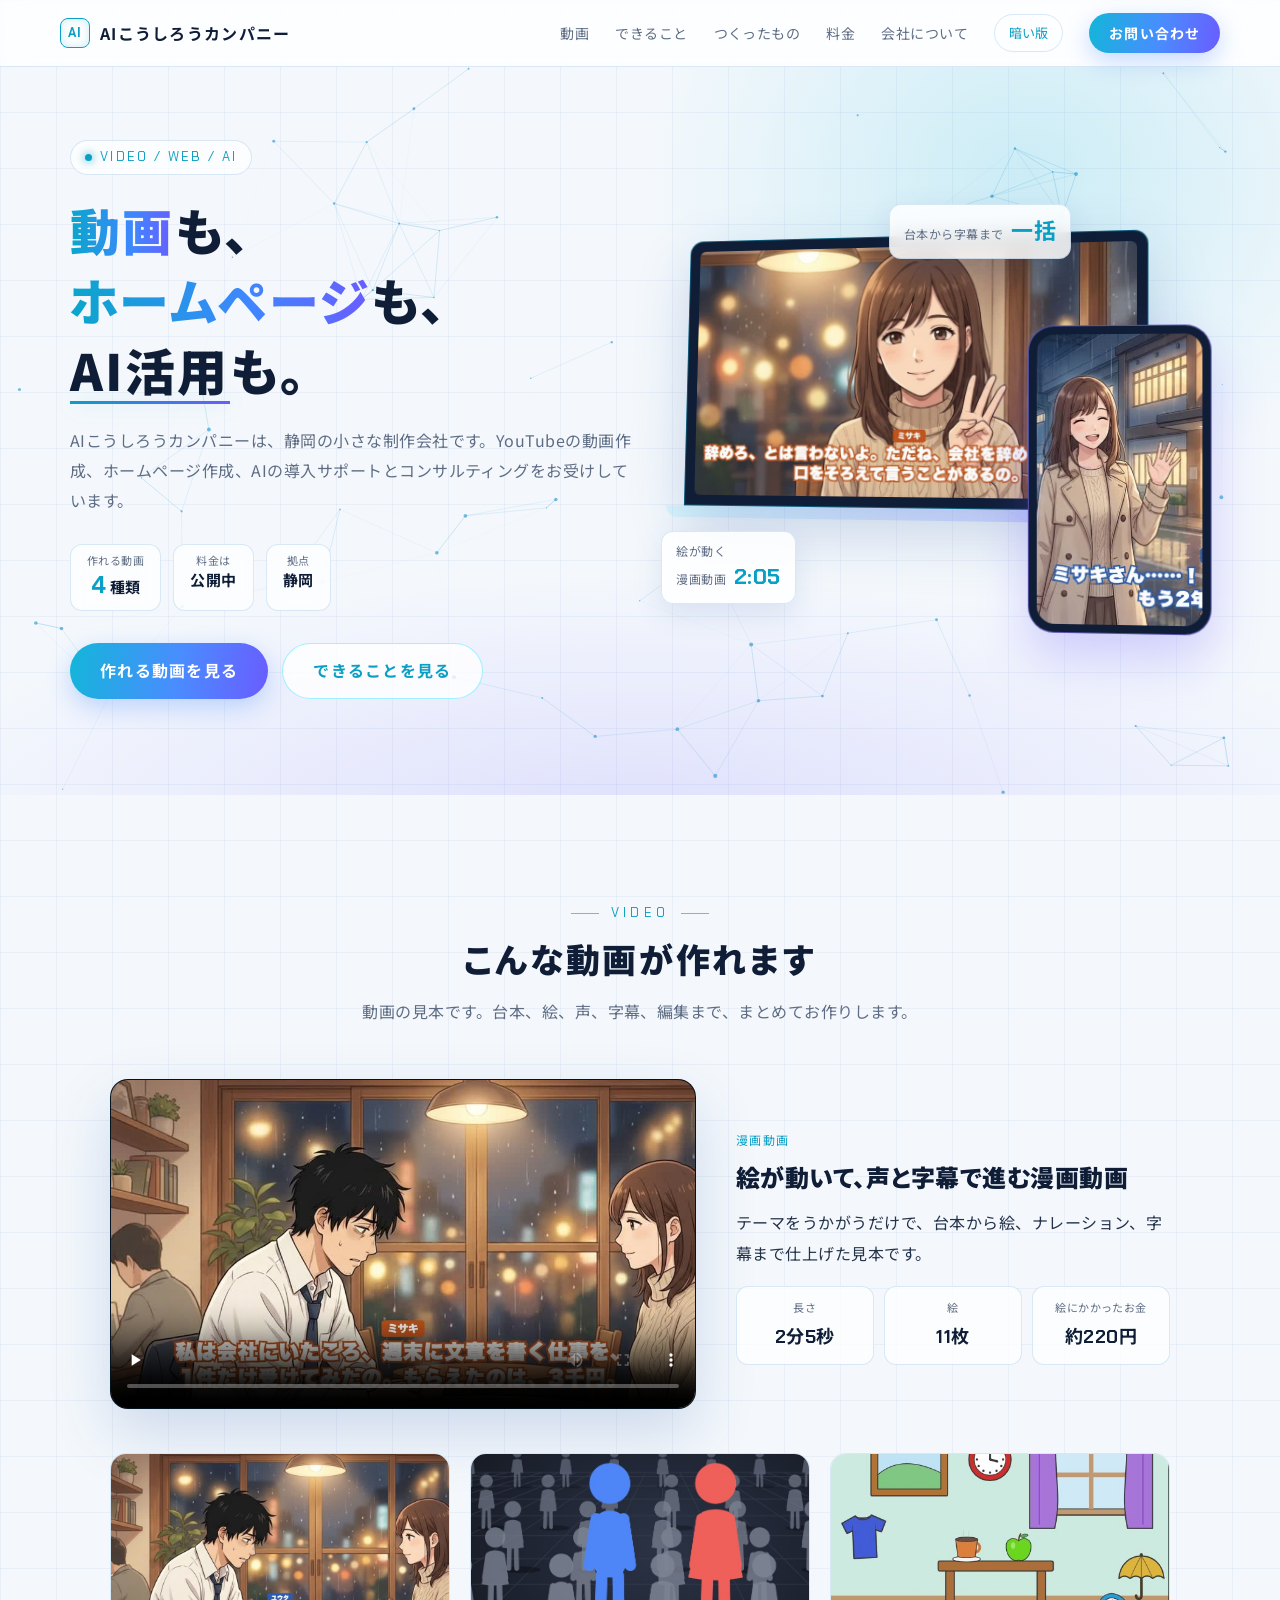
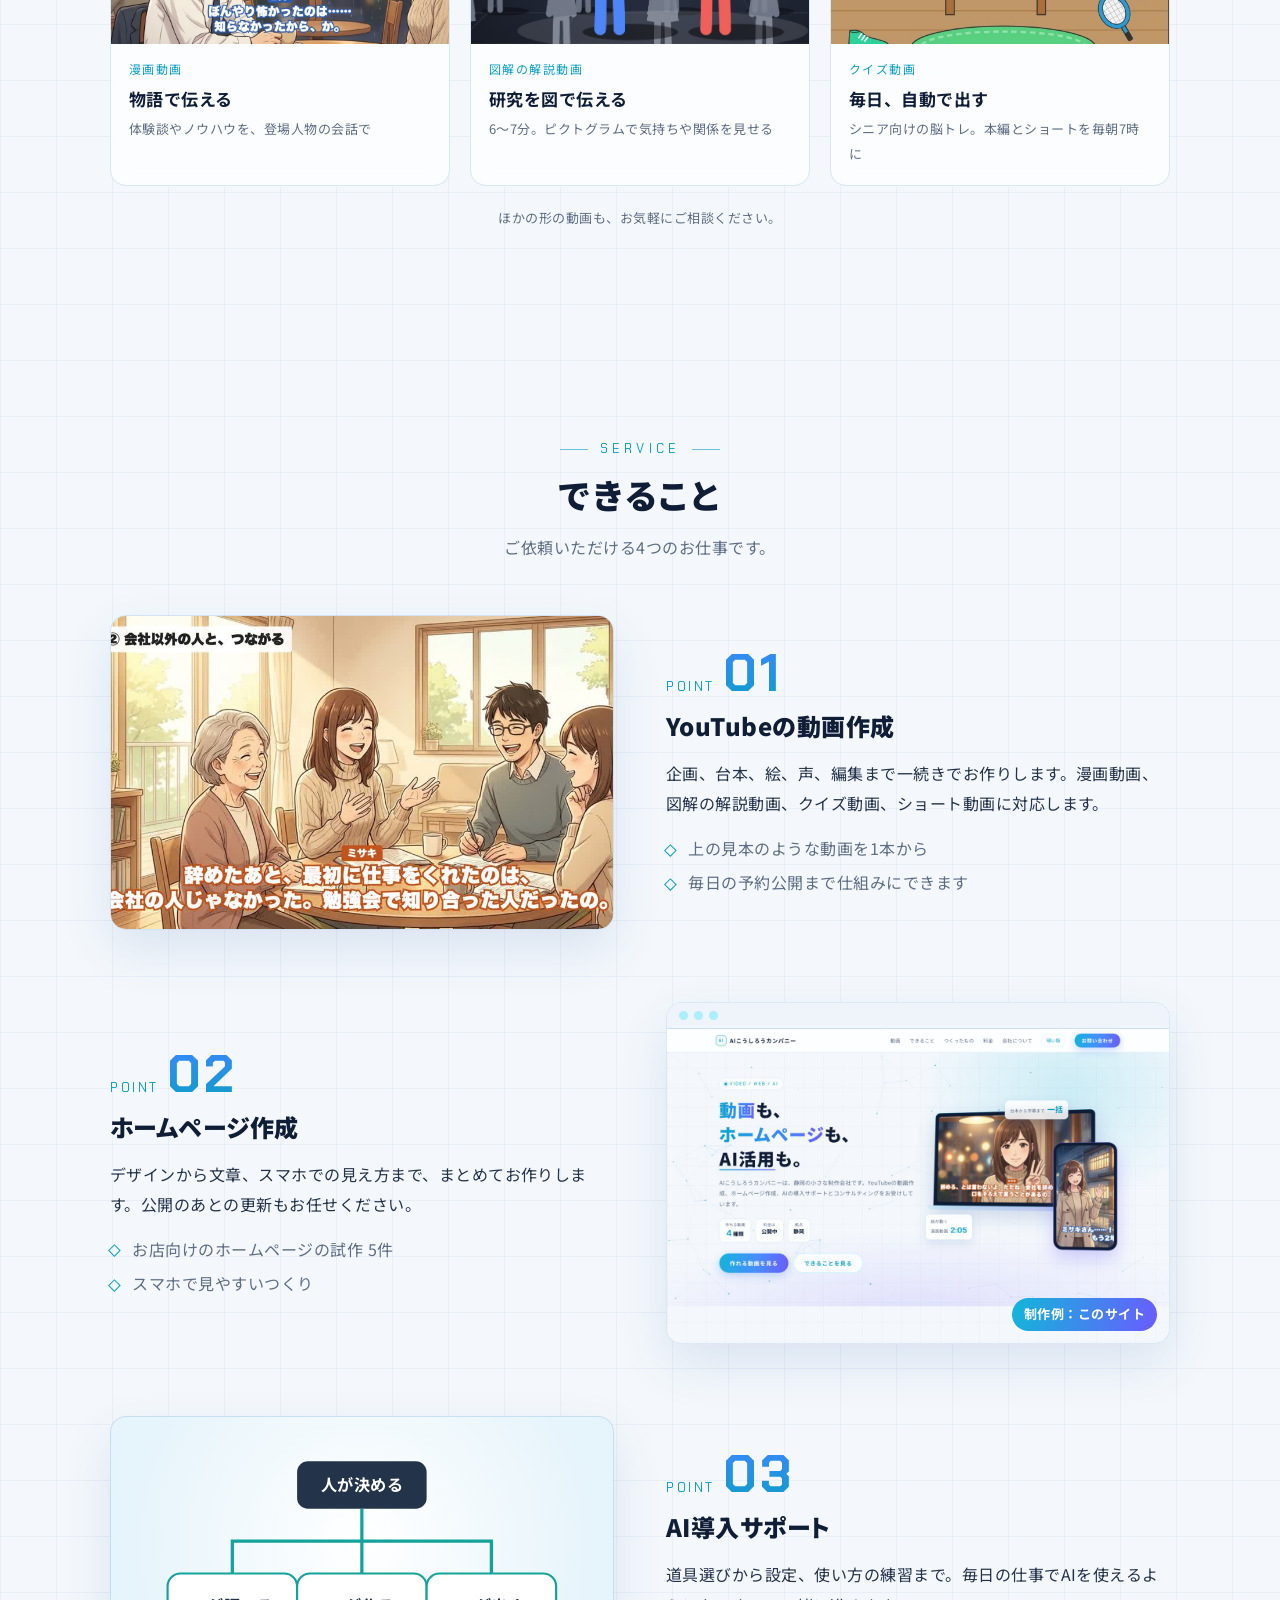
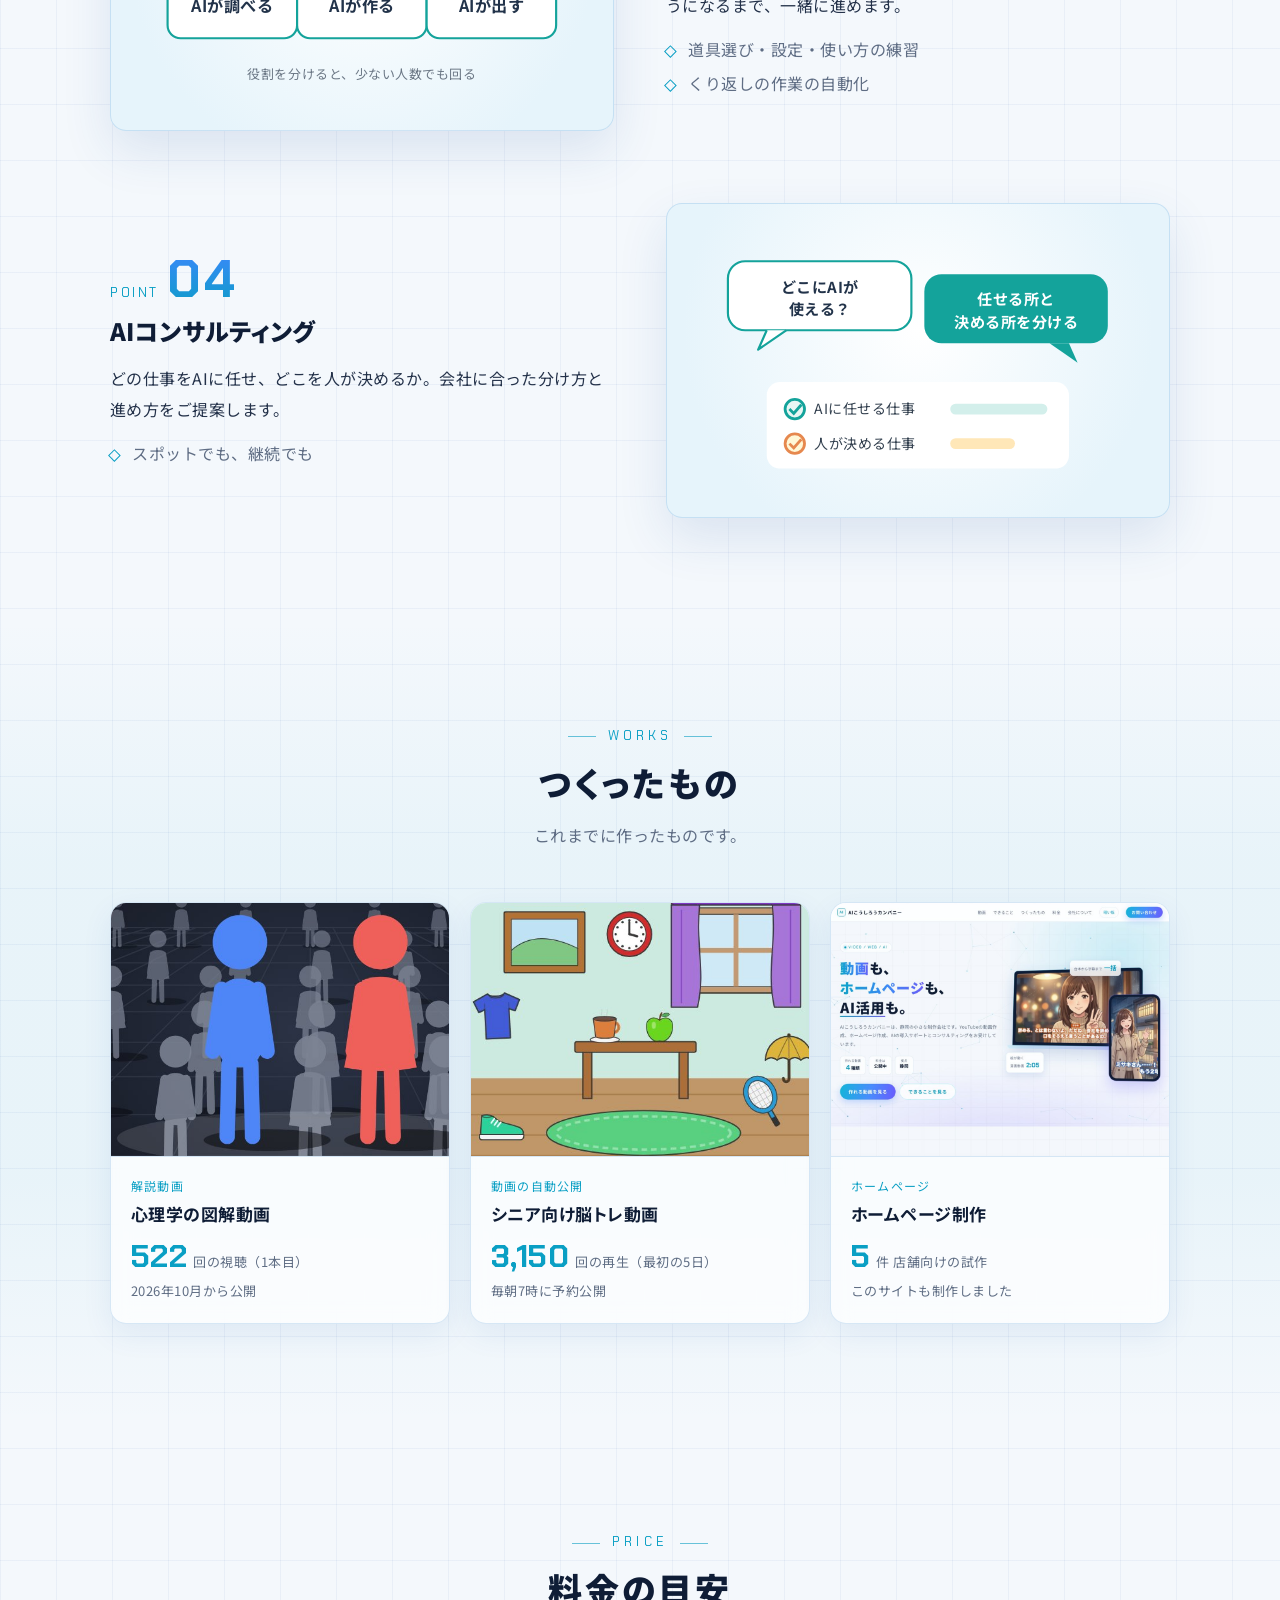
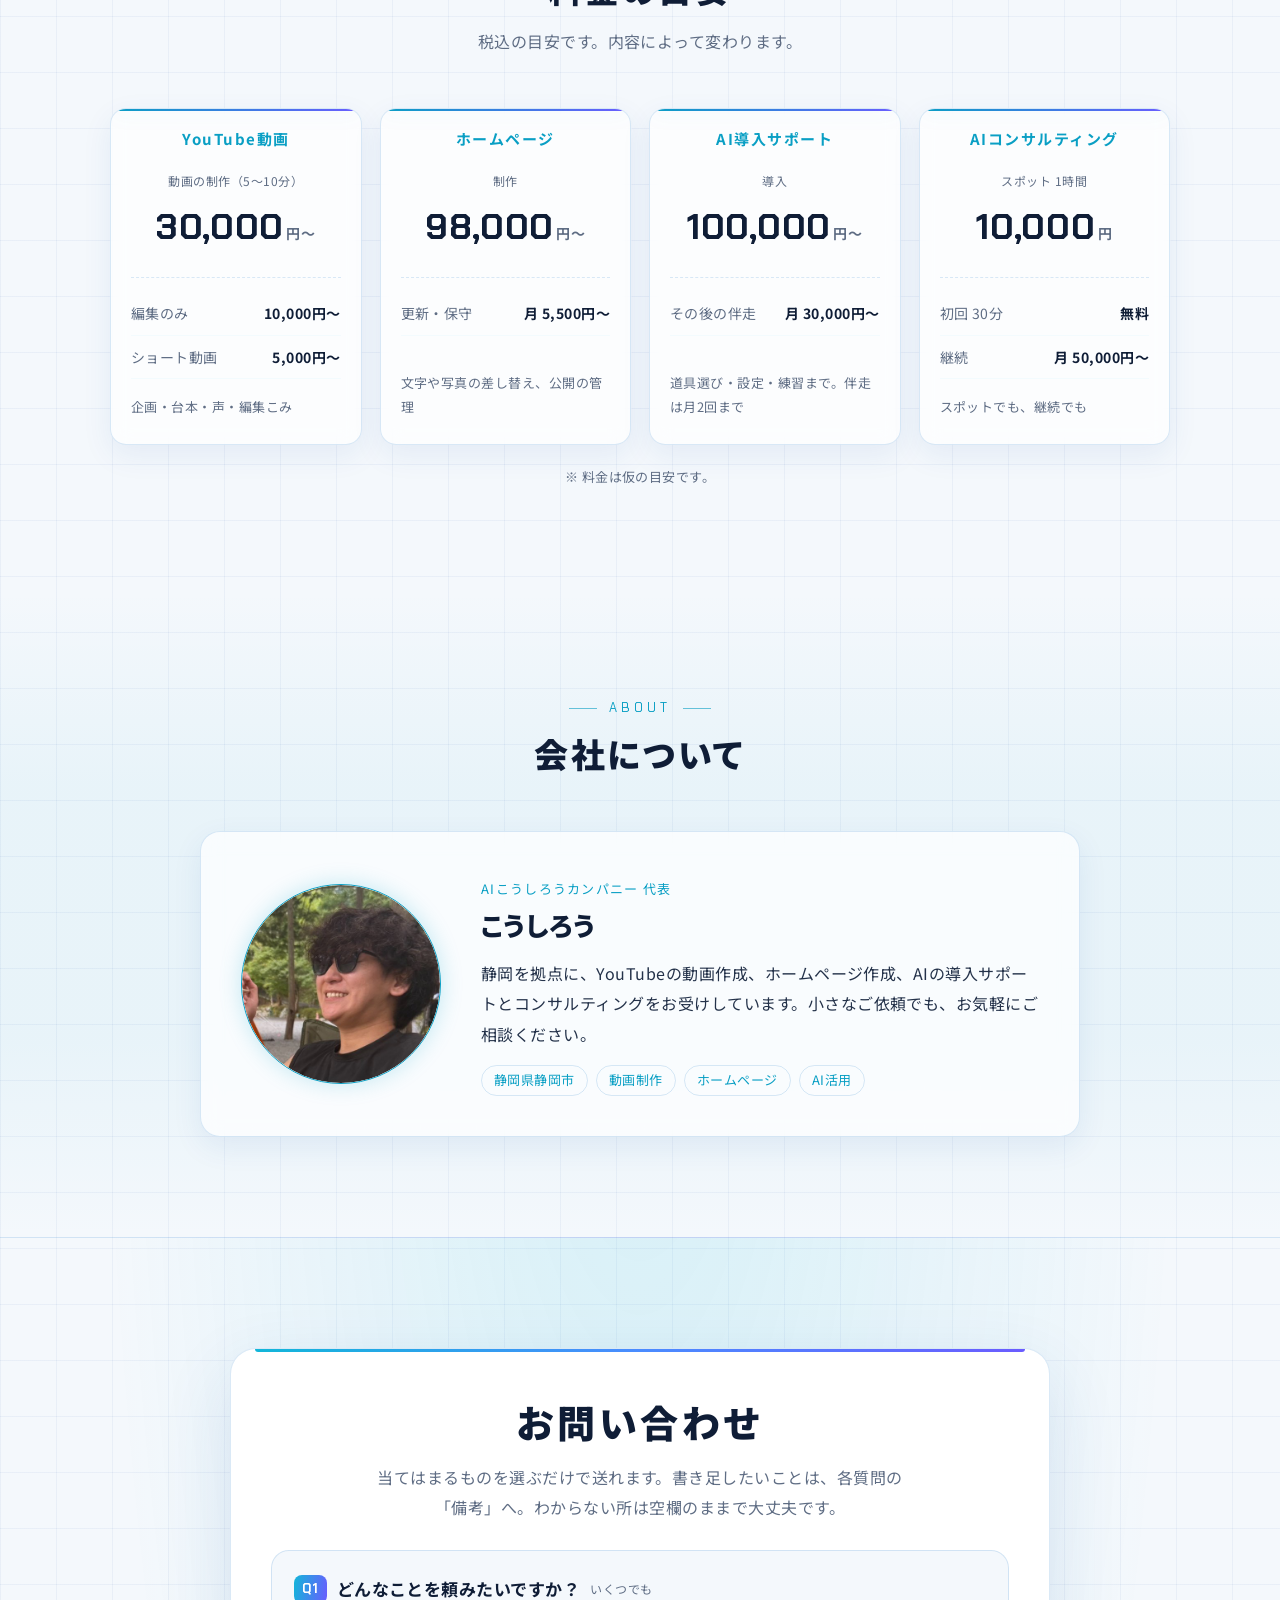
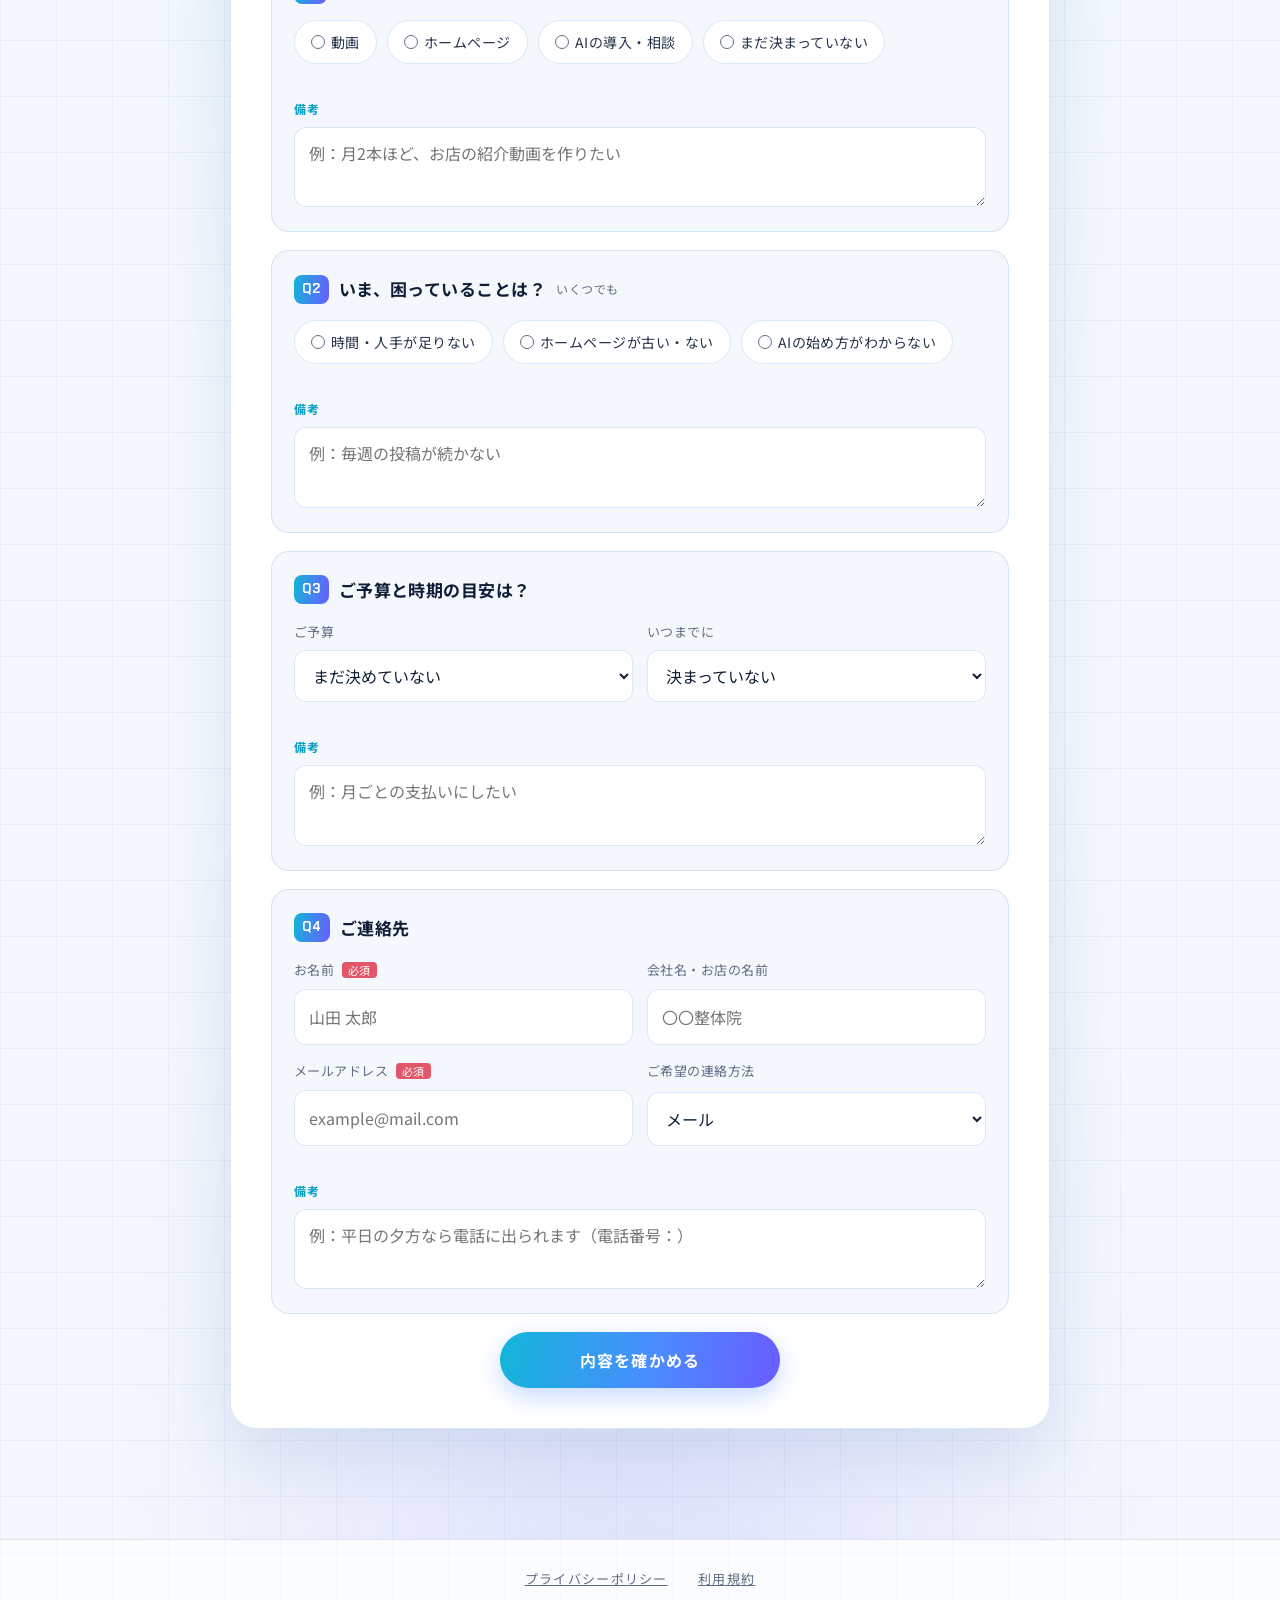
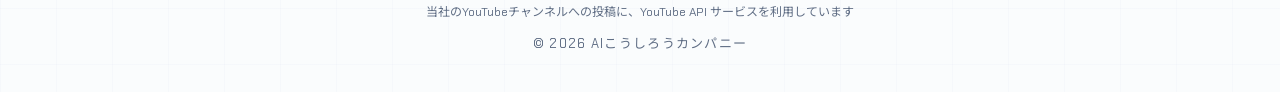
==== index.html @ 714fae95 "会社HPを公開（v7・プライバシーポリシー・利用規約） Co-Authored-By: Claude Opus 5.5 <noreply@anthropic.com>" ====
<!doctype html>
<html lang="ja">
<head>
<meta charset="utf-8">
<meta name="viewport" content="width=device-width, initial-scale=1">
<meta name="robots" content="noindex">
<title>AIこうしろうカンパニー</title>
<link rel="preconnect" href="https://fonts.googleapis.com">
<link rel="preconnect" href="https://fonts.gstatic.com" crossorigin>
<link href="https://fonts.googleapis.com/css2?family=Chakra+Petch:wght@500;700&family=Noto+Sans+JP:wght@400;500;700;900&display=swap" rel="stylesheet">
<link rel="stylesheet" id="theme-css" href="style-light.css">
</head>
<body>

<header class="site-head">
  <div class="wrap">
    <a class="logo" href="#top"><span class="logo-mark">AI</span>AIこうしろうカンパニー</a>
    <nav>
      <a href="#videos">動画</a>
      <a href="#services">できること</a>
      <a href="#works">つくったもの</a>
      <a href="#price">料金</a>
      <a href="#about">会社について</a>
      <button class="theme-toggle" type="button" id="theme-toggle" aria-label="明るい版と暗い版を切り替える">暗い版</button>
      <a class="btn btn-coral" href="#contact">お問い合わせ</a>
    </nav>
  </div>
</header>

<main id="top">
<!-- 最初の画面 -->
<section class="hero">
  <canvas class="hero-bg" aria-hidden="true"></canvas>
  <div class="wrap">
    <div>
      <span class="tag">VIDEO / WEB / AI</span>
      <h1><span class="accent">動画</span>も、<br><span class="accent">ホームページ</span>も、<br><span class="nw"><span class="mark">AI活用</span>も。</span></h1>
      <p class="sub">AIこうしろうカンパニーは、静岡の小さな制作会社です。YouTubeの動画作成、ホームページ作成、AIの導入サポートとコンサルティングをお受けしています。</p>
      <div class="badges">
        <div class="badge"><small>作れる動画</small><b><em>4</em> 種類</b></div>
        <div class="badge"><small>料金は</small><b>公開中</b></div>
        <div class="badge"><small>拠点</small><b>静岡</b></div>
      </div>
      <div class="ctas">
        <a class="btn btn-coral" href="#videos">作れる動画を見る</a>
        <a class="btn btn-white" href="#services">できることを見る</a>
      </div>
    </div>
    <div class="devices" aria-hidden="true">
      <div class="laptop"><div class="screen"><img src="img/manga-2.jpg" alt=""></div><div class="base"></div></div>
      <div class="phone"><img src="img/manga-1.jpg" alt="" style="object-position:22% 50%"></div>
      <div class="float float-1">絵が動く<br>漫画動画 <b>2:05</b></div>
      <div class="float float-2">台本から字幕まで <b>一括</b></div>
    </div>
  </div>
</section>

<!-- こんな動画が作れます -->
<section class="section" id="videos">
  <div class="wrap">
    <div class="sec-head"><span class="en">VIDEO</span><h2>こんな動画が作れます</h2><p>動画の見本です。台本、絵、声、字幕、編集まで、まとめてお作りします。</p></div>
    <div class="feature">
      <div class="player">
        <video controls playsinline preload="none" poster="img/manga-3.jpg" src="media/manga.mp4"></video>
      </div>
      <div class="fcap">
        <span class="kind">漫画動画</span>
        <h3>絵が動いて、声と字幕で進む漫画動画</h3>
        <p>テーマをうかがうだけで、台本から絵、ナレーション、字幕まで仕上げた見本です。</p>
        <dl class="facts">
          <div><dt>長さ</dt><dd>2分5秒</dd></div>
          <div><dt>絵</dt><dd>11枚</dd></div>
          <div><dt>絵にかかったお金</dt><dd>約220円</dd></div>
        </dl>
      </div>
    </div>
    <div class="vtypes">
      <figure class="vtype"><div class="vimg"><img src="img/manga-4.jpg" alt="漫画動画の一場面。夜の机でスマホを見る男性"></div><figcaption><span class="kind">漫画動画</span><b>物語で伝える</b><span class="d">体験談やノウハウを、登場人物の会話で</span></figcaption></figure>
      <figure class="vtype"><div class="vimg"><img src="img/w-renai.jpg" alt="図解動画の一場面。群れの中に立つ青と赤のピクトグラム"></div><figcaption><span class="kind">図解の解説動画</span><b>研究を図で伝える</b><span class="d">6〜7分。ピクトグラムで気持ちや関係を見せる</span></figcaption></figure>
      <figure class="vtype"><div class="vimg"><img src="img/w-notore.jpg" alt="脳トレ動画の一場面。間違い探しの部屋の絵"></div><figcaption><span class="kind">クイズ動画</span><b>毎日、自動で出す</b><span class="d">シニア向けの脳トレ。本編とショートを毎朝7時に</span></figcaption></figure>
    </div>
    <p class="note">ほかの形の動画も、お気軽にご相談ください。</p>
  </div>
</section>

<!-- できること -->
<section class="section" id="services">
  <div class="wrap">
    <div class="sec-head"><span class="en">SERVICE</span><h2>できること</h2><p>ご依頼いただける4つのお仕事です。</p></div>
    <div class="points">
      <div class="point">
        <div class="pic"><img src="img/manga-5.jpg" alt="漫画動画の一場面。カフェで話す二人"></div>
        <div>
          <span class="num">POINT<b>01</b></span>
          <h3>YouTubeの動画作成</h3>
          <p>企画、台本、絵、声、編集まで一続きでお作りします。漫画動画、図解の解説動画、クイズ動画、ショート動画に対応します。</p>
          <ul><li>上の見本のような動画を1本から</li><li>毎日の予約公開まで仕組みにできます</li></ul>
        </div>
      </div>
      <div class="point">
        <div class="pic browser"><div class="bar"><i></i><i></i><i></i></div><img src="img/site.jpg" alt="このホームページの最初の画面"><span class="cap">制作例：このサイト</span></div>
        <div>
          <span class="num">POINT<b>02</b></span>
          <h3>ホームページ作成</h3>
          <p>デザインから文章、スマホでの見え方まで、まとめてお作りします。公開のあとの更新もお任せください。</p>
          <ul><li>お店向けのホームページの試作 5件</li><li>スマホで見やすいつくり</li></ul>
        </div>
      </div>
      <div class="point">
        <div class="pic diagram">
          <svg viewBox="0 0 400 240" role="img" aria-label="人が決め、AIが調べる・作る・出すを受け持つ仕組みの例">
            <rect x="140" y="16" width="120" height="44" rx="10" fill="#22334a"/><text x="200" y="44" text-anchor="middle" fill="#fff" font-size="15" font-weight="700" font-family="Noto Sans JP, sans-serif">人が決める</text>
            <path d="M200 60v30M80 120v-30h240v30M200 90v30" stroke="#14a39b" stroke-width="3" fill="none"/>
            <rect x="20" y="120" width="120" height="60" rx="12" fill="#fff" stroke="#14a39b" stroke-width="2"/><text x="80" y="156" text-anchor="middle" fill="#22334a" font-size="15" font-weight="700" font-family="Noto Sans JP, sans-serif">AIが調べる</text>
            <rect x="140" y="120" width="120" height="60" rx="12" fill="#fff" stroke="#14a39b" stroke-width="2"/><text x="200" y="156" text-anchor="middle" fill="#22334a" font-size="15" font-weight="700" font-family="Noto Sans JP, sans-serif">AIが作る</text>
            <rect x="260" y="120" width="120" height="60" rx="12" fill="#fff" stroke="#14a39b" stroke-width="2"/><text x="320" y="156" text-anchor="middle" fill="#22334a" font-size="15" font-weight="700" font-family="Noto Sans JP, sans-serif">AIが出す</text>
            <text x="200" y="218" text-anchor="middle" fill="#6b7785" font-size="12" font-family="Noto Sans JP, sans-serif">役割を分けると、少ない人数でも回る</text>
          </svg>
        </div>
        <div>
          <span class="num">POINT<b>03</b></span>
          <h3>AI導入サポート</h3>
          <p>道具選びから設定、使い方の練習まで。毎日の仕事でAIを使えるようになるまで、一緒に進めます。</p>
          <ul><li>道具選び・設定・使い方の練習</li><li>くり返しの作業の自動化</li></ul>
        </div>
      </div>
      <div class="point">
        <div class="pic diagram">
          <svg viewBox="0 0 400 240" role="img" aria-label="AIに任せる仕事と人が決める仕事を分ける図">
            <rect x="24" y="28" width="170" height="64" rx="16" fill="#fff" stroke="#14a39b" stroke-width="2"/><path d="M60 92l-8 18 26-18" fill="#fff" stroke="#14a39b" stroke-width="2" stroke-linejoin="round"/>
            <text x="109" y="57" text-anchor="middle" fill="#22334a" font-size="14" font-weight="700" font-family="Noto Sans JP, sans-serif">どこにAIが</text><text x="109" y="78" text-anchor="middle" fill="#22334a" font-size="14" font-weight="700" font-family="Noto Sans JP, sans-serif">使える？</text>
            <rect x="206" y="40" width="170" height="64" rx="16" fill="#14a39b"/><path d="M340 104l8 18-26-18" fill="#14a39b"/>
            <text x="291" y="69" text-anchor="middle" fill="#fff" font-size="14" font-weight="700" font-family="Noto Sans JP, sans-serif">任せる所と</text><text x="291" y="90" text-anchor="middle" fill="#fff" font-size="14" font-weight="700" font-family="Noto Sans JP, sans-serif">決める所を分ける</text>
            <rect x="60" y="140" width="280" height="80" rx="12" fill="#fff"/>
            <g font-family="Noto Sans JP, sans-serif" font-size="13" fill="#33404f"><text x="104" y="170">AIに任せる仕事</text><text x="104" y="202">人が決める仕事</text></g>
            <g fill="none" stroke-width="2.6"><circle cx="86" cy="165" r="9" fill="#e8f6f4" stroke="#14a39b"/><path d="m81 165 4 4 7-8" stroke="#14a39b"/><circle cx="86" cy="197" r="9" fill="#fff7d6" stroke="#e6884e"/><path d="m81 197 4 4 7-8" stroke="#e6884e"/></g>
            <rect x="230" y="160" width="90" height="10" rx="5" fill="#d3efeb"/><rect x="230" y="192" width="60" height="10" rx="5" fill="#ffe7b8"/>
          </svg>
        </div>
        <div>
          <span class="num">POINT<b>04</b></span>
          <h3>AIコンサルティング</h3>
          <p>どの仕事をAIに任せ、どこを人が決めるか。会社に合った分け方と進め方をご提案します。</p>
          <ul><li>スポットでも、継続でも</li></ul>
        </div>
      </div>
    </div>
  </div>
</section>

<!-- つくったもの -->
<section class="section tint" id="works">
  <div class="wrap">
    <div class="sec-head"><span class="en">WORKS</span><h2>つくったもの</h2><p>これまでに作ったものです。</p></div>
    <div class="works">
      <div class="work">
        <div class="wimg"><img src="img/w-renai.jpg" alt="人の群れの中に立つ、青と赤のピクトグラム"></div>
        <div class="wbody">
          <span class="kind">解説動画</span>
          <h3>心理学の図解動画</h3>
          <p class="stat"><b>522</b><span>回の視聴（1本目）</span></p>
          <p class="meta">2026年10月から公開</p>
        </div>
      </div>
      <div class="work">
        <div class="wimg"><img src="img/w-notore.jpg" alt="間違い探しの部屋の絵"></div>
        <div class="wbody">
          <span class="kind">動画の自動公開</span>
          <h3>シニア向け脳トレ動画</h3>
          <p class="stat"><b>3,150</b><span>回の再生（最初の5日）</span></p>
          <p class="meta">毎朝7時に予約公開</p>
        </div>
      </div>
      <div class="work">
        <div class="wimg"><img src="img/site.jpg" alt="このホームページの最初の画面" style="object-position:top"></div>
        <div class="wbody">
          <span class="kind">ホームページ</span>
          <h3>ホームページ制作</h3>
          <p class="stat"><b>5</b><span>件 店舗向けの試作</span></p>
          <p class="meta">このサイトも制作しました</p>
        </div>
      </div>
    </div>
  </div>
</section>

<!-- 料金 -->
<section class="section" id="price">
  <div class="wrap">
    <div class="sec-head"><span class="en">PRICE</span><h2>料金の目安</h2><p>税込の目安です。内容によって変わります。</p></div>
    <div class="plans">
      <div class="plan">
        <div class="ph">YouTube動画</div>
        <div class="pb">
          <div class="main-price"><small>動画の制作（5〜10分）</small><b>30,000<span>円〜</span></b></div>
          <dl>
            <div><dt>編集のみ</dt><dd>10,000円〜</dd></div>
            <div><dt>ショート動画</dt><dd>5,000円〜</dd></div>
          </dl>
          <p class="for">企画・台本・声・編集こみ</p>
        </div>
      </div>
      <div class="plan">
        <div class="ph">ホームページ</div>
        <div class="pb">
          <div class="main-price"><small>制作</small><b>98,000<span>円〜</span></b></div>
          <dl>
            <div><dt>更新・保守</dt><dd>月 5,500円〜</dd></div>
          </dl>
          <p class="for">文字や写真の差し替え、公開の管理</p>
        </div>
      </div>
      <div class="plan">
        <div class="ph">AI導入サポート</div>
        <div class="pb">
          <div class="main-price"><small>導入</small><b>100,000<span>円〜</span></b></div>
          <dl>
            <div><dt>その後の伴走</dt><dd>月 30,000円〜</dd></div>
          </dl>
          <p class="for">道具選び・設定・練習まで。伴走は月2回まで</p>
        </div>
      </div>
      <div class="plan">
        <div class="ph">AIコンサルティング</div>
        <div class="pb">
          <div class="main-price"><small>スポット 1時間</small><b>10,000<span>円</span></b></div>
          <dl>
            <div><dt>初回 30分</dt><dd>無料</dd></div>
            <div><dt>継続</dt><dd>月 50,000円〜</dd></div>
          </dl>
          <p class="for">スポットでも、継続でも</p>
        </div>
      </div>
    </div>
    <p class="note">※ 料金は仮の目安です。</p>
  </div>
</section>

<!-- 会社について -->
<section class="section tint" id="about">
  <div class="wrap">
    <div class="sec-head"><span class="en">ABOUT</span><h2>会社について</h2></div>
    <div class="profile">
      <div class="avatar"><img src="img/profile.jpg" alt="代表 こうしろうの写真"></div>
      <div>
        <span class="role">AIこうしろうカンパニー 代表</span>
        <h3>こうしろう</h3>
        <p>静岡を拠点に、YouTubeの動画作成、ホームページ作成、AIの導入サポートとコンサルティングをお受けしています。小さなご依頼でも、お気軽にご相談ください。</p>
        <div class="tags"><span>静岡県静岡市</span><span>動画制作</span><span>ホームページ</span><span>AI活用</span></div>
      </div>
    </div>
  </div>
</section>

<!-- お問い合わせ（問診のように、選んで答える形） -->
<section class="final" id="contact">
  <div class="wrap">
    <div class="inquiry-box">
    <h2>お問い合わせ</h2>
    <p class="lead-q">当てはまるものを選ぶだけで送れます。書き足したいことは、各質問の「備考」へ。わからない所は空欄のままで大丈夫です。</p>

    <form class="inquiry" id="inquiry" novalidate>
      <fieldset class="q">
        <legend><span class="qn">Q1</span>どんなことを頼みたいですか？<small>いくつでも</small></legend>
        <div class="chips">
          <label class="chip"><input type="checkbox" name="want" id="want-video" value="動画を作ってほしい"><span>動画</span></label>
          <label class="chip"><input type="checkbox" name="want" id="want-hp" value="ホームページを作ってほしい・直してほしい"><span>ホームページ</span></label>
          <label class="chip"><input type="checkbox" name="want" id="want-ai" value="AIの導入・相談をしたい"><span>AIの導入・相談</span></label>
          <label class="chip"><input type="checkbox" name="want" id="want-unknown" value="まだ決まっていない"><span>まだ決まっていない</span></label>
        </div>
        <label class="field note"><span>備考</span><textarea id="note-1" rows="2" placeholder="例：月2本ほど、お店の紹介動画を作りたい"></textarea></label>
      </fieldset>

      <fieldset class="q">
        <legend><span class="qn">Q2</span>いま、困っていることは？<small>いくつでも</small></legend>
        <div class="chips">
          <label class="chip"><input type="checkbox" name="worry" id="worry-hands" value="時間や人手が足りない"><span>時間・人手が足りない</span></label>
          <label class="chip"><input type="checkbox" name="worry" id="worry-old" value="ホームページが古い・ない"><span>ホームページが古い・ない</span></label>
          <label class="chip"><input type="checkbox" name="worry" id="worry-ai" value="AIを何から始めればいいかわからない"><span>AIの始め方がわからない</span></label>
        </div>
        <label class="field note"><span>備考</span><textarea id="note-2" rows="2" placeholder="例：毎週の投稿が続かない"></textarea></label>
      </fieldset>

      <fieldset class="q">
        <legend><span class="qn">Q3</span>ご予算と時期の目安は？</legend>
        <div class="row2">
          <label class="field"><span>ご予算</span>
            <select id="budget" name="budget">
              <option value="">まだ決めていない</option>
              <option>10万円まで</option>
              <option>10〜30万円</option>
              <option>30万円以上</option>
            </select>
          </label>
          <label class="field"><span>いつまでに</span>
            <select id="when" name="when">
              <option value="">決まっていない</option>
              <option>できるだけ早く</option>
              <option>1〜3か月以内</option>
            </select>
          </label>
        </div>
        <label class="field note"><span>備考</span><textarea id="note-3" rows="2" placeholder="例：月ごとの支払いにしたい"></textarea></label>
      </fieldset>

      <fieldset class="q">
        <legend><span class="qn">Q4</span>ご連絡先</legend>
        <div class="row2">
          <label class="field"><span>お名前 <em>必須</em></span><input type="text" id="name" name="name" autocomplete="name" placeholder="山田 太郎" required></label>
          <label class="field"><span>会社名・お店の名前</span><input type="text" id="company" name="company" autocomplete="organization" placeholder="〇〇整体院"></label>
          <label class="field"><span>メールアドレス <em>必須</em></span><input type="email" id="email" name="email" autocomplete="email" placeholder="example@mail.com" required></label>
          <label class="field"><span>ご希望の連絡方法</span>
            <select id="reply" name="reply">
              <option>メール</option>
              <option>お電話</option>
              <option>オンラインで話したい</option>
            </select>
          </label>
        </div>
        <label class="field note"><span>備考</span><textarea id="note-4" rows="2" placeholder="例：平日の夕方なら電話に出られます（電話番号：）"></textarea></label>
      </fieldset>

      <p class="form-error" id="form-error" hidden></p>
      <button class="btn btn-coral submit" type="submit">内容を確かめる</button>
    </form>

    <div class="sent" id="sent" hidden>
      <h3>この内容でお送りください</h3>
      <pre id="sent-text"></pre>
      <div class="ctas">
        <a class="btn btn-coral" id="mail-link" href="#">メールアプリで送る</a>
        <button class="btn btn-white" type="button" id="copy-btn">内容をコピー</button>
        <button class="btn btn-white" type="button" id="back-btn">入力に戻る</button>
      </div>
      <p class="hint">メールアプリが開かないときは、内容をコピーして <span class="mail">iemae.kou@gmail.com</span> へ送ってください。</p>
    </div>
    </div>
  </div>
</section>
</main>

<a class="sp-cta" href="#contact">お問い合わせ</a>

<footer class="site-foot">
  <p class="foot-links"><a href="privacy.html">プライバシーポリシー</a>　<a href="terms.html">利用規約</a></p>
  <p class="foot-note">当社のYouTubeチャンネルへの投稿に、YouTube API サービスを利用しています</p>
  <p>© 2026 AIこうしろうカンパニー</p>
</footer>

<script>
/* 最初の画面の「光の網」。色は CSS の --net（線）と --dot（点）から読む */
(() => {
  const c = document.querySelector('.hero-bg'); if (!c) return;
  const ctx = c.getContext('2d');
  let net, dot, strength;
  function colors() {
    const css = getComputedStyle(document.documentElement);
    net = (css.getPropertyValue('--net') || '70,230,255').trim();
    dot = (css.getPropertyValue('--dot') || 'rgba(160,240,255,.85)').trim();
    strength = parseFloat(css.getPropertyValue('--net-alpha')) || .22;
  }
  colors();
  /* 明るい版・暗い版の切り替え（見比べ用） */
  const link = document.getElementById('theme-css'), btn = document.getElementById('theme-toggle');
  function label() { btn.textContent = link.getAttribute('href').includes('dark') ? '明るい版' : '暗い版'; }
  label();
  btn.addEventListener('click', () => {
    link.setAttribute('href', link.getAttribute('href').includes('dark') ? 'style-light.css' : 'style-dark.css');
    link.addEventListener('load', () => { colors(); label(); if (still) draw(); }, { once: true });
  });
  const still = matchMedia('(prefers-reduced-motion: reduce)').matches;
  let w, h, pts;
  function size() {
    const dpr = Math.min(devicePixelRatio || 1, 2);
    w = c.clientWidth; h = c.clientHeight; c.width = w * dpr; c.height = h * dpr;
    ctx.setTransform(dpr, 0, 0, dpr, 0, 0);
    const n = Math.round(Math.min(90, w * h / 14000));
    pts = Array.from({ length: n }, () => ({ x: Math.random() * w, y: Math.random() * h, vx: (Math.random() - .5) * .25, vy: (Math.random() - .5) * .25, r: Math.random() * 1.6 + .5 }));
  }
  function draw() {
    ctx.clearRect(0, 0, w, h);
    for (const p of pts) { p.x += p.vx; p.y += p.vy; if (p.x < 0 || p.x > w) p.vx *= -1; if (p.y < 0 || p.y > h) p.vy *= -1; }
    for (let i = 0; i < pts.length; i++) for (let j = i + 1; j < pts.length; j++) {
      const a = pts[i], b = pts[j], d = Math.hypot(a.x - b.x, a.y - b.y);
      if (d < 130) { ctx.strokeStyle = `rgba(${net},${(1 - d / 130) * strength})`; ctx.lineWidth = 1; ctx.beginPath(); ctx.moveTo(a.x, a.y); ctx.lineTo(b.x, b.y); ctx.stroke(); }
    }
    ctx.fillStyle = dot;
    for (const p of pts) { ctx.beginPath(); ctx.arc(p.x, p.y, p.r, 0, Math.PI * 2); ctx.fill(); }
    if (!still) requestAnimationFrame(draw);
  }
  size(); draw(); addEventListener('resize', () => { size(); if (still) draw(); });
})();
</script>
<script>
/* スマホの「お問い合わせ」：最初の画面と、お問い合わせの段が見えている間は隠す */
(() => {
  const btn = document.querySelector('.sp-cta'); if (!btn || !('IntersectionObserver' in window)) { btn && btn.classList.add('show'); return; }
  const seen = new Map();
  const io = new IntersectionObserver(es => {
    es.forEach(e => seen.set(e.target, e.isIntersecting));
    btn.classList.toggle('show', ![...seen.values()].some(Boolean));
  });
  ['.hero', '#contact'].forEach(s => { const el = document.querySelector(s); if (el) io.observe(el); });
})();
</script>
<script>
/* 問診のようなお問い合わせ：選んだ内容をメールの文にまとめる */
(() => {
  const TO = 'iemae.kou@gmail.com';
  const form = document.getElementById('inquiry'), sent = document.getElementById('sent');
  const err = document.getElementById('form-error'), out = document.getElementById('sent-text');
  const v = id => (document.getElementById(id).value || '').trim();
  const checked = n => [...form.querySelectorAll(`input[name="${n}"]:checked`)].map(i => i.value);
  let body = '', subject = '';
  form.addEventListener('submit', e => {
    e.preventDefault();
    const name = v('name'), email = v('email');
    if (!name || !/^[^@\s]+@[^@\s]+\.[^@\s]+$/.test(email)) {
      err.textContent = !name ? 'お名前を入れてください。' : 'メールアドレスを正しく入れてください（例：example@mail.com）。';
      err.hidden = false; (name ? document.getElementById('email') : document.getElementById('name')).focus(); return;
    }
    err.hidden = true;
    const want = checked('want'), worry = checked('worry');
    const note = n => v('note-' + n) ? `（備考）${v('note-' + n)}` : '';
    subject = `【お問い合わせ】${want[0] ? want[0].replace(/を作ってほしい.*|をしたい$/, '') : 'ご相談'}（${v('company') || name}）`;
    body = [
      '■ 頼みたいこと', want.length ? want.map(x => '・' + x).join('\n') : '・未選択', note(1), '',
      '■ 困っていること', worry.length ? worry.map(x => '・' + x).join('\n') : '・未選択', note(2), '',
      '■ ご予算・時期', `ご予算：${v('budget') || 'まだ決めていない'}`, `時期：${v('when') || '決まっていない'}`, note(3), '',
      '■ ご連絡先', `お名前：${name}`, `会社名・お店：${v('company') || '（なし）'}`, `メール：${email}`, `ご希望の連絡方法：${v('reply')}`, note(4)
    ].filter((l, i, a) => !(l === '' && a[i - 1] === '')).join('\n').replace(/\n\n+/g, '\n\n');
    out.textContent = `宛先：${TO}\n件名：${subject}\n\n${body}`;
    document.getElementById('mail-link').href = `mailto:${TO}?subject=${encodeURIComponent(subject)}&body=${encodeURIComponent(body)}`;
    form.hidden = true; sent.hidden = false; sent.scrollIntoView({ block: 'start' });
  });
  document.getElementById('back-btn').addEventListener('click', () => { sent.hidden = true; form.hidden = false; form.scrollIntoView({ block: 'start' }); });
  document.getElementById('copy-btn').addEventListener('click', async e => {
    const b = e.currentTarget, text = `宛先：${TO}\n件名：${subject}\n\n${body}`;
    try { await navigator.clipboard.writeText(text); b.textContent = 'コピーしました'; }
    catch { const r = document.createRange(); r.selectNodeContents(out); const s = getSelection(); s.removeAllRanges(); s.addRange(r); b.textContent = '選んだ所をコピーしてください'; }
    setTimeout(() => b.textContent = '内容をコピー', 2500);
  });
})();
</script>
</body>
</html>
---- style-light.css ----
/* v7 明るい版：v6の近未来を、白い光の中に。
   深い夜の紺に、シアンの光。ガラスのような半透明の板と、細い光の線。
   動きは最初の画面の「光の網」1か所だけ。 */
:root {
  color-scheme: dark;
  --night: #060a18;
  --night-2: #0a1126;
  --panel: rgba(255, 255, 255, .045);
  --panel-line: rgba(140, 220, 255, .18);
  --cyan: #46e6ff;
  --cyan-soft: rgba(70, 230, 255, .14);
  --violet: #8b7bff;
  --text: #dbe6f5;
  --soft: #8a9bb8;
  --white: #ffffff;
  --glow: 0 0 24px rgba(70, 230, 255, .35);
  --radius: 16px;
  --wrap: 1100px;
  --font: "Noto Sans JP", "Hiragino Sans", sans-serif;
  --tech: "Chakra Petch", "Noto Sans JP", sans-serif;
  --net: 70,230,255;
  --dot: rgba(160,240,255,.85);
  --net-alpha: .22;
}
*, *::before, *::after { box-sizing: border-box; }
html { -webkit-text-size-adjust: 100%; scroll-behavior: smooth; }
body {
  margin: 0; background: var(--night); color: var(--text);
  font-family: var(--font); font-size: 16px; line-height: 1.9; letter-spacing: .03em;
  line-break: strict; -webkit-font-smoothing: antialiased;
  background-image:
    linear-gradient(rgba(120, 180, 255, .045) 1px, transparent 1px),
    linear-gradient(90deg, rgba(120, 180, 255, .045) 1px, transparent 1px);
  background-size: 56px 56px;
}
img { display: block; max-width: 100%; height: auto; }
a { color: inherit; }
h1, h2, h3, p { margin: 0; }
h1, h2, h3 { color: var(--white); font-feature-settings: "palt"; line-height: 1.5; text-wrap: balance; }
.wrap { max-width: var(--wrap); margin: 0 auto; padding: 0 20px; }
.nw { white-space: nowrap; }

/* ボタン：光る */
.btn {
  display: inline-flex; align-items: center; justify-content: center; gap: 10px;
  min-height: 56px; padding: 0 30px; border-radius: 999px;
  font-weight: 700; font-size: 16px; text-decoration: none; letter-spacing: .08em;
  transition: box-shadow .2s, transform .2s, background .2s;
}
.btn:focus-visible { outline: 2px solid var(--cyan); outline-offset: 4px; }
.btn-coral { background: linear-gradient(100deg, var(--cyan), #6fb6ff 55%, var(--violet)); color: #04101f; box-shadow: var(--glow); }
.btn-coral:hover { box-shadow: 0 0 40px rgba(70, 230, 255, .6); transform: translateY(-2px); }
.btn-white { background: rgba(255,255,255,.04); color: var(--cyan); border: 1px solid rgba(70,230,255,.5); }
.btn-white:hover { background: var(--cyan-soft); }
.btn .ico { width: 20px; height: 20px; }

/* ヘッダー */
.site-head { position: sticky; top: env(safe-area-inset-top, 0px); z-index: 20; background: rgba(6, 10, 24, .72); backdrop-filter: blur(14px); -webkit-backdrop-filter: blur(14px); border-bottom: 1px solid var(--panel-line); }
.site-head .wrap { display: flex; align-items: center; justify-content: space-between; height: 66px; max-width: 1200px; }
.logo { display: flex; align-items: center; gap: 10px; font-weight: 700; color: var(--white); text-decoration: none; font-size: 16px; letter-spacing: .08em; white-space: nowrap; }
.logo-mark { width: 30px; height: 30px; border-radius: 8px; border: 1px solid var(--cyan); display: grid; place-items: center; color: var(--cyan); font-family: var(--tech); font-size: 13px; font-weight: 700; box-shadow: inset 0 0 10px rgba(70,230,255,.35), var(--glow); }
.site-head nav { display: flex; align-items: center; gap: 26px; font-size: 14px; }
.site-head nav a { text-decoration: none; color: var(--soft); }
.site-head nav a:hover { color: var(--cyan); }
.site-head nav .btn { color: #04101f; min-height: 40px; padding: 0 20px; font-size: 14px; }

/* 最初の画面 */
.hero { position: relative; overflow: hidden; padding: 72px 0 96px; isolation: isolate; }
.hero-bg { position: absolute; inset: 0; width: 100%; height: 100%; z-index: -1; }
.hero::after { content: ""; position: absolute; inset: auto -10% -40% -10%; height: 70%; z-index: -1; background: radial-gradient(ellipse at center, rgba(139,123,255,.28), transparent 65%); }
.hero::before { content: ""; position: absolute; right: -10%; top: -30%; width: 60%; height: 90%; z-index: -1; background: radial-gradient(circle, rgba(70,230,255,.18), transparent 60%); }
.hero .wrap { display: grid; grid-template-columns: 1.05fr 1fr; gap: 44px; align-items: center; max-width: 1180px; }
.tag { display: inline-flex; align-items: center; gap: 8px; font-family: var(--tech); color: var(--cyan); font-size: 13px; letter-spacing: .18em; border: 1px solid var(--panel-line); border-radius: 999px; padding: 4px 14px; background: rgba(70,230,255,.06); }
.tag::before { content: ""; width: 7px; height: 7px; border-radius: 50%; background: var(--cyan); box-shadow: 0 0 10px var(--cyan); }
.hero h1 { margin-top: 20px; font-size: clamp(30px, 3.9vw, 50px); font-weight: 900; letter-spacing: .05em; line-height: 1.4; }
.hero h1 .accent { background: linear-gradient(90deg, var(--cyan), #9fd8ff 60%, var(--violet)); -webkit-background-clip: text; background-clip: text; color: transparent; }
.hero h1 .mark { position: relative; }
.hero h1 .mark::after { content: ""; position: absolute; left: 0; right: 0; bottom: .02em; height: 3px; background: linear-gradient(90deg, var(--cyan), var(--violet)); box-shadow: var(--glow); }
.hero .sub { margin-top: 20px; color: var(--soft); }
.badges { display: flex; flex-wrap: wrap; gap: 12px; margin-top: 28px; }
.badge { background: var(--panel); border: 1px solid var(--panel-line); border-radius: 12px; padding: 8px 16px; text-align: center; line-height: 1.4; backdrop-filter: blur(8px); }
.badge small { display: block; font-size: 11px; color: var(--soft); }
.badge b { font-size: 15px; color: var(--white); }
.badge b em { font-style: normal; font-family: var(--tech); color: var(--cyan); font-size: 24px; text-shadow: 0 0 12px rgba(70,230,255,.6); }
.hero .ctas { display: flex; flex-wrap: wrap; gap: 14px; margin-top: 32px; }

/* 最初の画面の絵：浮かぶ画面 */
.devices { position: relative; height: 430px; perspective: 1200px; }
.laptop { position: absolute; left: 0; top: 30px; width: 88%; transform: rotateY(-10deg) rotateX(4deg); }
.laptop .screen { background: rgba(10, 20, 40, .8); border: 1px solid rgba(70,230,255,.45); border-radius: 14px 14px 0 0; padding: 10px; box-shadow: 0 0 50px rgba(70,230,255,.22); }
.laptop .screen img { border-radius: 6px; aspect-ratio: 16 / 9; object-fit: cover; width: 100%; }
.laptop .base { height: 12px; background: linear-gradient(90deg, rgba(70,230,255,.15), rgba(139,123,255,.35)); border-radius: 0 0 14px 14px; margin: 0 -4%; }
.phone { position: absolute; right: 0; bottom: 0; width: 34%; background: rgba(10, 20, 40, .9); border: 1px solid rgba(139,123,255,.6); border-radius: 26px; padding: 8px; box-shadow: 0 0 40px rgba(139,123,255,.35); transform: rotateY(-6deg); }
.phone img { border-radius: 18px; aspect-ratio: 9 / 16; object-fit: cover; width: 100%; }
.float { position: absolute; background: rgba(8, 16, 36, .78); border: 1px solid var(--panel-line); border-radius: 12px; backdrop-filter: blur(10px); padding: 10px 14px; font-size: 12px; color: var(--soft); line-height: 1.5; }
.float b { color: var(--cyan); font-family: var(--tech); font-size: 22px; margin-left: 4px; text-shadow: 0 0 12px rgba(70,230,255,.6); }
.float-1 { left: -14px; bottom: 30px; }
.float-2 { right: 26%; top: 0; }

/* 相談の帯 */
.cta-band { padding: 64px 0; }
.cta-band.tint { background: linear-gradient(180deg, transparent, rgba(139,123,255,.08), transparent); }
.cta-box { margin: 0 auto; max-width: 880px; text-align: center; padding: 30px 28px 32px; border-radius: 20px; position: relative; background: linear-gradient(var(--night-2), var(--night-2)) padding-box, linear-gradient(110deg, var(--cyan), var(--violet)) border-box; border: 1px solid transparent; box-shadow: 0 0 60px rgba(70,230,255,.12); }
.cta-box .ribbon { display: inline-block; margin-top: -50px; background: var(--night); border: 1px solid var(--cyan); color: var(--cyan); font-weight: 700; padding: 4px 20px; border-radius: 999px; font-size: 14px; letter-spacing: .12em; }
.cta-box p.lead { margin-top: 12px; font-weight: 700; color: var(--white); font-size: 18px; }
.cta-box p.lead em { font-style: normal; color: var(--cyan); }
.cta-box .ctas { display: flex; justify-content: center; flex-wrap: wrap; gap: 14px; margin-top: 18px; }

/* 見出し */
.section { padding: 100px 0; position: relative; }
.section.tint, .section.wave { background: linear-gradient(180deg, transparent, rgba(70,230,255,.035) 30%, rgba(70,230,255,.035) 70%, transparent); }
.sec-head { text-align: center; margin-bottom: 52px; }
.sec-head .en { display: inline-block; font-family: var(--tech); font-size: 13px; color: var(--cyan); letter-spacing: .32em; }
.sec-head .en::before, .sec-head .en::after { content: ""; display: inline-block; width: 28px; height: 1px; background: var(--cyan); vertical-align: middle; margin: 0 12px; opacity: .6; }
.sec-head h2 { margin-top: 8px; font-size: clamp(24px, 3.2vw, 34px); font-weight: 900; letter-spacing: .08em; }
.sec-head h2 .accent { color: var(--cyan); text-shadow: 0 0 18px rgba(70,230,255,.5); }
.sec-head p { margin-top: 12px; color: var(--soft); }

/* ガラスの板（共通） */
.worry, .reason, .plan, .step, .faq details, .profile { background: var(--panel); border: 1px solid var(--panel-line); backdrop-filter: blur(10px); -webkit-backdrop-filter: blur(10px); }

/* お悩み */
.worries { display: grid; grid-template-columns: 1fr 1fr; gap: 14px 18px; max-width: 880px; margin: 0 auto; }
.worry { display: flex; gap: 12px; align-items: flex-start; border-radius: 12px; padding: 16px 18px; }
.worry svg { flex: none; width: 24px; height: 24px; margin-top: 2px; }
.worry svg circle { fill: rgba(70,230,255,.1); }
.worry svg path, .worry svg circle { stroke: var(--cyan); }
.solve { margin: 48px auto 0; text-align: center; }
.solve .arrow { width: 2px; height: 56px; margin: 0 auto 18px; background: linear-gradient(var(--cyan), transparent); box-shadow: var(--glow); }
.solve p { font-size: clamp(20px, 2.6vw, 28px); font-weight: 900; color: var(--white); }
.solve p span { color: var(--cyan); }

/* できること */
.points { display: grid; gap: 72px; }
.point { display: grid; grid-template-columns: 1fr 1fr; gap: 52px; align-items: center; }
.point:nth-child(even) .pic { order: 2; }
.point .pic { border-radius: var(--radius); overflow: hidden; border: 1px solid var(--panel-line); box-shadow: 0 0 50px rgba(70,230,255,.12); position: relative; }
.point .pic::after { content: ""; position: absolute; inset: 0; pointer-events: none; background: linear-gradient(180deg, transparent 60%, rgba(6,10,24,.35)); }
.point .pic img { width: 100%; aspect-ratio: 16 / 10; object-fit: cover; }
.point .num { font-family: var(--tech); font-size: 13px; color: var(--cyan); letter-spacing: .2em; }
.point .num b { font-size: 52px; font-weight: 700; line-height: 1; margin-left: 8px; background: linear-gradient(180deg, #fff, var(--cyan)); -webkit-background-clip: text; background-clip: text; color: transparent; }
.point h3 { margin-top: 8px; font-size: 24px; font-weight: 900; }
.point p { margin-top: 14px; color: var(--text); }
.point ul { margin: 14px 0 0; padding: 0; list-style: none; color: var(--soft); }
.point li { padding-left: 1.4em; position: relative; margin-top: 4px; }
.point li::before { content: ""; position: absolute; left: 0; top: .8em; width: .55em; height: .55em; transform: rotate(45deg); border: 1px solid var(--cyan); }
.point .price-hint { display: inline-block; margin-top: 18px; font-family: var(--tech); color: var(--cyan); border: 1px solid var(--panel-line); background: rgba(70,230,255,.06); padding: 4px 14px; border-radius: 8px; font-size: 15px; letter-spacing: .06em; }

/* 図（v5の図を夜の色に） */
.diagram { aspect-ratio: 16 / 10; display: grid; place-items: center; background: radial-gradient(circle at 50% 40%, rgba(70,230,255,.12), rgba(10,17,38,.9) 70%); }
.diagram svg { width: 86%; height: auto; }

/* ブラウザの枠 */
.browser { background: rgba(10,17,38,.9); }
.browser .bar { height: 26px; background: rgba(255,255,255,.05); display: flex; gap: 6px; align-items: center; padding: 0 12px; border-bottom: 1px solid var(--panel-line); }
.browser .bar i { width: 9px; height: 9px; border-radius: 50%; background: rgba(70,230,255,.4); }
.browser img { aspect-ratio: 16 / 9.4; object-fit: cover; object-position: top; }
.browser .cap { position: absolute; right: 12px; bottom: 12px; z-index: 1; background: linear-gradient(100deg, var(--cyan), var(--violet)); color: #04101f; font-size: 13px; font-weight: 700; padding: 4px 12px; border-radius: 999px; }

/* 選ばれる理由 */
.reasons { display: grid; grid-template-columns: repeat(3, 1fr); gap: 24px; }
.reason { border-radius: 18px; padding: 34px 24px 28px; text-align: center; }
.reason .circle { width: 136px; height: 136px; margin: 0 auto; border-radius: 50%; display: grid; place-items: center; line-height: 1.2; color: var(--white); border: 1px solid var(--cyan); background: radial-gradient(circle, rgba(70,230,255,.18), transparent 70%); box-shadow: 0 0 0 8px rgba(70,230,255,.06), var(--glow); }
.reason .circle small { display: block; font-size: 11px; color: var(--soft); }
.reason .circle b { font-size: 34px; font-weight: 900; color: var(--cyan); text-shadow: 0 0 14px rgba(70,230,255,.6); }
.reason .circle b span { font-size: 14px; }
.reason h3 { margin-top: 24px; font-size: 19px; font-weight: 900; }
.reason p { margin-top: 10px; font-size: 14px; color: var(--soft); text-align: left; }

/* 料金 */
.plans { display: grid; grid-template-columns: repeat(4, 1fr); gap: 18px; }
.plan { border-radius: 16px; overflow: hidden; display: flex; flex-direction: column; position: relative; }
.plan::before { content: ""; position: absolute; left: 0; right: 0; top: 0; height: 2px; background: linear-gradient(90deg, var(--cyan), var(--violet)); box-shadow: var(--glow); }
.plan .ph { text-align: center; padding: 16px 10px 4px; font-weight: 700; font-size: 15px; letter-spacing: .1em; color: var(--cyan); }
.plan .pb { padding: 12px 20px 24px; flex: 1; display: flex; flex-direction: column; }
.plan .main-price { text-align: center; padding-bottom: 16px; border-bottom: 1px dashed var(--panel-line); }
.plan .main-price small { display: block; font-size: 12px; color: var(--soft); }
.plan .main-price b { font-family: var(--tech); font-size: 36px; font-weight: 700; color: var(--white); letter-spacing: .02em; font-variant-numeric: tabular-nums; }
.plan .main-price b span { font-family: var(--font); font-size: 14px; margin-left: 2px; color: var(--soft); }
.plan dl { margin: 14px 0 0; font-size: 14px; }
.plan dl div { display: flex; justify-content: space-between; gap: 8px; padding: 8px 0; border-bottom: 1px solid rgba(140,220,255,.08); }
.plan dt { color: var(--soft); }
.plan dd { margin: 0; font-weight: 700; color: var(--white); white-space: nowrap; font-variant-numeric: tabular-nums; }
.plan .for { margin-top: auto; padding-top: 16px; font-size: 13px; color: var(--soft); }
.note { margin-top: 20px; text-align: center; font-size: 13px; color: var(--soft); }

/* 流れ：光の線でつなぐ */
.flow { max-width: 820px; margin: 0 auto; display: grid; gap: 24px; }
.step { display: grid; grid-template-columns: 76px 1fr; align-items: center; border-radius: 14px; position: relative; }
.step:not(:last-child)::after { content: ""; position: absolute; left: 38px; bottom: -25px; width: 1px; height: 26px; background: var(--cyan); box-shadow: var(--glow); }
.step .n { align-self: stretch; display: grid; place-items: center; font-family: var(--tech); color: var(--cyan); font-weight: 700; font-size: 26px; border-right: 1px solid var(--panel-line); text-shadow: 0 0 12px rgba(70,230,255,.6); }
.step .t { padding: 18px 24px; }
.step h3 { font-size: 18px; font-weight: 700; }
.step p { font-size: 14px; color: var(--soft); margin-top: 2px; }

/* よくある質問 */
.faq { max-width: 820px; margin: 0 auto; display: grid; gap: 14px; }
.faq details { border-radius: 14px; }
.faq summary { cursor: pointer; list-style: none; padding: 20px 56px 20px 64px; position: relative; font-weight: 700; color: var(--white); }
.faq summary::-webkit-details-marker { display: none; }
.faq summary::before { content: "Q"; position: absolute; left: 24px; top: 16px; font-family: var(--tech); font-size: 22px; color: var(--cyan); }
.faq summary::after { content: "+"; position: absolute; right: 24px; top: 14px; font-size: 26px; color: var(--cyan); font-weight: 300; }
.faq details[open] { border-color: rgba(70,230,255,.45); }
.faq details[open] summary::after { content: "−"; }
.faq .a { padding: 0 28px 22px 64px; position: relative; color: var(--text); }
.faq .a::before { content: "A"; position: absolute; left: 24px; top: -4px; font-family: var(--tech); font-size: 22px; color: var(--violet); }

/* プロフィール */
.profile { max-width: 880px; margin: 0 auto; display: grid; grid-template-columns: 200px 1fr; gap: 40px; align-items: center; border-radius: 20px; padding: 40px; }
.avatar { width: 200px; height: 200px; border-radius: 50%; display: grid; place-items: center; font-size: 64px; font-weight: 900; color: var(--cyan); border: 1px solid var(--cyan); background: radial-gradient(circle, rgba(70,230,255,.16), transparent 70%); box-shadow: var(--glow); }
.profile .role { font-size: 13px; color: var(--cyan); letter-spacing: .1em; }
.profile h3 { font-size: 26px; font-weight: 900; margin-top: 2px; }
.profile p { margin-top: 14px; }
.profile .tags { display: flex; flex-wrap: wrap; gap: 8px; margin-top: 16px; }
.profile .tags span { border: 1px solid var(--panel-line); color: var(--cyan); font-size: 13px; padding: 2px 12px; border-radius: 999px; }

/* 最後の相談 */
.final { position: relative; text-align: center; padding: 110px 0; overflow: hidden; border-top: 1px solid var(--panel-line); background: radial-gradient(ellipse at 50% 120%, rgba(139,123,255,.35), transparent 60%), radial-gradient(ellipse at 50% -20%, rgba(70,230,255,.18), transparent 60%); }
.final h2 { font-size: clamp(24px, 3.4vw, 38px); font-weight: 900; }
.final p { margin-top: 14px; color: var(--soft); }
.final .ctas { display: flex; justify-content: center; flex-wrap: wrap; gap: 14px; margin-top: 32px; }
.final .mail { margin-top: 18px; font-family: var(--tech); color: var(--cyan); letter-spacing: .06em; }

.site-foot { border-top: 1px solid var(--panel-line); color: var(--soft); font-size: 13px; padding: 28px 0; text-align: center; font-family: var(--tech); letter-spacing: .1em; }

/* スマホ */
@media (max-width: 860px) {
  .site-head nav a:not(.btn) { display: none; }
  .hero { padding: 44px 0 64px; }
  .hero .wrap { grid-template-columns: 1fr; }
  .devices { height: 300px; margin-top: 10px; }
  .float-2 { display: none; }
  .worries { grid-template-columns: 1fr; }
  .point { grid-template-columns: 1fr; gap: 22px; }
  .point:nth-child(even) .pic { order: 0; }
  .reasons { grid-template-columns: 1fr; }
  .plans { grid-template-columns: 1fr 1fr; }
  .profile { grid-template-columns: 1fr; text-align: center; padding: 28px 22px; }
  .avatar { margin: 0 auto; width: 150px; height: 150px; }
  .profile .tags { justify-content: center; }
  .section { padding: 76px 0; }
}
@media (max-width: 540px) {
  .plans { grid-template-columns: 1fr; }
  .btn { width: 100%; }
  .site-head .btn { width: auto; }
  .site-head .pc { display: none; }
  .site-head nav .btn { padding: 0 16px; min-height: 36px; font-size: 13px; }
  .logo { font-size: 14px; gap: 8px; }
  .logo-mark { width: 26px; height: 26px; font-size: 11px; }
}
@media (prefers-reduced-motion: reduce) { .btn { transition: none; } html { scroll-behavior: auto; } }
.site-head nav .btn { gap: 0; }

/* v7：つくったもの（4枚） */
.works { display: grid; grid-template-columns: repeat(4, 1fr); gap: 20px; }
.work { border-radius: 16px; overflow: hidden; background: var(--panel); border: 1px solid var(--panel-line); backdrop-filter: blur(10px); -webkit-backdrop-filter: blur(10px); display: flex; flex-direction: column; }
.work .wimg { aspect-ratio: 4 / 3; overflow: hidden; border-bottom: 1px solid var(--panel-line); }
.work .wimg img { width: 100%; height: 100%; object-fit: cover; }
.work .wimg.mini svg { width: 92%; }
.work .wbody { padding: 18px 20px 20px; display: flex; flex-direction: column; gap: 4px; }
.work .kind { font-size: 12px; color: var(--cyan); letter-spacing: .1em; }
.work h3 { font-size: 17px; font-weight: 700; }
.work .stat { margin-top: 8px; display: flex; align-items: baseline; gap: 6px; flex-wrap: wrap; }
.work .stat b { font-family: var(--tech); font-size: 32px; line-height: 1.1; color: var(--cyan); font-variant-numeric: tabular-nums; }
.work .stat span { font-size: 13px; color: var(--soft); }
.work .meta { font-size: 13px; color: var(--soft); }
@media (max-width: 960px) { .works { grid-template-columns: 1fr 1fr; } }
@media (max-width: 540px) { .works { grid-template-columns: 1fr; } }
.final h2 { letter-spacing: .1em; }


/* ===== 明るい版の上書き ===== */
:root {
  color-scheme: light;
  --night: #f4f8fc;
  --night-2: #ffffff;
  --panel: rgba(255, 255, 255, .72);
  --panel-line: rgba(30, 120, 200, .16);
  --cyan: #0a9fc4;
  --cyan-soft: rgba(10, 159, 196, .10);
  --violet: #6a5cff;
  --text: #24324a;
  --soft: #5f6d84;
  --white: #0f1d36;
  --glow: 0 0 22px rgba(10, 159, 196, .22);
  --net: 10,140,200;
  --dot: rgba(10,140,200,.55);
  --net-alpha: .28;
}
body {
  background-image:
    linear-gradient(rgba(30, 90, 170, .055) 1px, transparent 1px),
    linear-gradient(90deg, rgba(30, 90, 170, .055) 1px, transparent 1px);
}
.site-head { background: rgba(255, 255, 255, .78); }
.site-head nav a { color: var(--soft); }
.logo-mark { box-shadow: inset 0 0 8px rgba(10,159,196,.2); }
.btn-coral { background: linear-gradient(100deg, #12b6d9, #4a8cff 55%, var(--violet)); color: #fff; box-shadow: 0 8px 24px rgba(74,140,255,.32); }
.btn-coral:hover { box-shadow: 0 10px 34px rgba(74,140,255,.45); }
.site-head nav .btn { color: #fff; }
.btn-white { background: rgba(255,255,255,.8); }
.hero::before { background: radial-gradient(circle, rgba(18,182,217,.18), transparent 62%); }
.hero::after { background: radial-gradient(ellipse at center, rgba(106,92,255,.16), transparent 65%); }
.hero h1 .accent { background: linear-gradient(90deg, #0aa6cc, #3f86ff 60%, var(--violet)); -webkit-background-clip: text; background-clip: text; }
.tag { background: rgba(255,255,255,.7); }
.badge b em, .float b, .reason .circle b, .step .n, .sec-head h2 .accent { text-shadow: none; }
.laptop .screen { background: #0f1d36; border-color: rgba(10,159,196,.5); box-shadow: 0 24px 60px rgba(30,80,160,.22); }
.phone { background: #0f1d36; box-shadow: 0 24px 50px rgba(106,92,255,.28); }
.float { background: rgba(255,255,255,.85); box-shadow: 0 10px 30px rgba(30,80,160,.12); }
.point .pic { box-shadow: 0 20px 50px rgba(30,80,160,.12); }
.point .pic::after { background: none; }
.point .num b { background: linear-gradient(180deg, #3f86ff, var(--cyan)); -webkit-background-clip: text; background-clip: text; }
.diagram { background: radial-gradient(circle at 50% 40%, #ffffff, #e6f4fb 75%); }
.browser { background: #fff; }
.browser .bar { background: #eef4f9; }
.browser .cap { color: #fff; background: linear-gradient(100deg, #12b6d9, var(--violet)); }
.worry, .reason, .plan, .step, .faq details, .profile, .work { box-shadow: 0 10px 30px rgba(30,80,160,.08); }
.reason .circle { color: var(--white); }
.plan .main-price b { color: var(--white); }
.section.tint, .section.wave { background: linear-gradient(180deg, transparent, rgba(10,159,196,.05) 30%, rgba(10,159,196,.05) 70%, transparent); }
.final { background: radial-gradient(ellipse at 50% 120%, rgba(106,92,255,.16), transparent 60%), radial-gradient(ellipse at 50% -20%, rgba(18,182,217,.14), transparent 60%); }
.site-foot { background: rgba(255,255,255,.6); }

/* 見比べ用の切り替えボタン */
.theme-toggle { font: inherit; font-size: 13px; color: var(--cyan); background: transparent; border: 1px solid var(--panel-line); border-radius: 999px; padding: 6px 14px; cursor: pointer; white-space: nowrap; }
.theme-toggle:hover { background: var(--cyan-soft); }
.theme-toggle:focus-visible { outline: 2px solid var(--cyan); outline-offset: 3px; }
@media (max-width: 540px) { .theme-toggle { padding: 4px 10px; font-size: 12px; } .site-head nav { gap: 10px; } }

.site-head nav .btn { white-space: nowrap; }
@media (max-width: 540px) { .site-head nav .btn { display: none; } }

/* v7：こんな動画が作れます */
.feature { display: grid; grid-template-columns: 1.35fr 1fr; gap: 40px; align-items: center; }
.player { border-radius: 18px; overflow: hidden; border: 1px solid var(--panel-line); box-shadow: 0 24px 60px rgba(30,80,160,.18); background: #000; }
.player video { display: block; width: 100%; aspect-ratio: 16 / 9; background: #000; }
.fcap .kind, .vtype .kind { font-size: 12px; color: var(--cyan); letter-spacing: .12em; }
.fcap h3 { margin-top: 6px; font-size: 24px; font-weight: 900; }
.fcap p { margin-top: 12px; }
.fcap .facts { margin: 18px 0 0; display: grid; grid-template-columns: repeat(3, 1fr); gap: 10px; }
.fcap .facts div { background: var(--panel); border: 1px solid var(--panel-line); border-radius: 12px; padding: 10px 12px; text-align: center; }
.fcap .facts dt { font-size: 11px; color: var(--soft); }
.fcap .facts dd { margin: 2px 0 0; font-family: var(--tech); font-size: 18px; font-weight: 700; color: var(--white); white-space: nowrap; }
.vtypes { margin-top: 44px; display: grid; grid-template-columns: repeat(3, 1fr); gap: 20px; }
.vtype { margin: 0; border-radius: 16px; overflow: hidden; background: var(--panel); border: 1px solid var(--panel-line); backdrop-filter: blur(10px); -webkit-backdrop-filter: blur(10px); }
.vtype .vimg { aspect-ratio: 16 / 9; overflow: hidden; }
.vtype .vimg img { width: 100%; height: 100%; object-fit: cover; }
.vtype figcaption { padding: 14px 18px 18px; display: grid; gap: 2px; }
.vtype b { font-size: 17px; color: var(--white); }
.vtype .d { font-size: 13px; color: var(--soft); }
@media (max-width: 860px) { .feature { grid-template-columns: 1fr; gap: 22px; } .vtypes { grid-template-columns: 1fr; } }

/* ===== スマホ向けの組み直し ===== */
.sp-cta { display: none; }
@media (max-width: 760px) {
  body { font-size: 15px; line-height: 1.85; }
  .wrap { padding: 0 18px; }

  /* 最初の画面：見出しのすぐ下に絵を入れる */
  .hero { padding: 26px 0 40px; }
  .hero .wrap { display: flex; flex-direction: column; align-items: stretch; gap: 0; }
  .hero .wrap > div:first-child { display: contents; }
  .hero .tag { order: 1; align-self: flex-start; font-size: 11px; }
  .hero h1 { order: 2; margin-top: 14px; font-size: clamp(27px, 8.2vw, 34px); line-height: 1.38; }
  .devices { order: 3; width: 100%; height: auto; aspect-ratio: 16 / 11.5; margin: 18px 0 4px; }
  .laptop { top: 6%; width: 82%; transform: rotateY(-8deg) rotateX(3deg); }
  .laptop .screen { padding: 6px; border-radius: 10px 10px 0 0; }
  .laptop .base { height: 8px; }
  .phone { width: 31%; border-radius: 18px; padding: 5px; bottom: 2%; }
  .phone img { border-radius: 13px; }
  .float { font-size: 10px; padding: 6px 10px; border-radius: 10px; }
  .float b { font-size: 16px; }
  .float-1 { left: 0; bottom: 0; }
  .float-2 { display: none; }
  .hero .sub { order: 4; margin-top: 16px; font-size: 14px; }
  .badges { order: 5; display: grid; grid-template-columns: repeat(3, 1fr); gap: 8px; margin-top: 18px; }
  .badge { padding: 8px 6px; }
  .badge small { font-size: 10px; }
  .badge b { font-size: 13px; }
  .badge b em { font-size: 20px; }
  .hero .ctas { order: 6; display: grid; grid-template-columns: 1fr 1fr; gap: 10px; margin-top: 20px; }
  .hero .ctas .btn { width: 100%; min-height: 52px; padding: 0 10px; font-size: 14px; letter-spacing: .02em; }

  /* 見出し */
  .section { padding: 64px 0; }
  .sec-head { margin-bottom: 30px; }
  .sec-head h2 { font-size: 24px; }
  .sec-head p { font-size: 14px; text-align: left; }
  .sec-head .en::before, .sec-head .en::after { width: 18px; margin: 0 8px; }

  /* こんな動画が作れます */
  .player { border-radius: 14px; }
  .fcap h3 { font-size: 20px; }
  .fcap .facts dd { font-size: 16px; }
  .vtypes { display: flex; gap: 14px; overflow-x: auto; scroll-snap-type: x mandatory; margin: 28px -18px 0; padding: 0 18px 8px; scrollbar-width: none; }
  .vtypes::-webkit-scrollbar { display: none; }
  .vtype { flex: 0 0 78%; scroll-snap-align: start; }
  .vtypes + .note { margin-top: 14px; text-align: left; }

  /* できること */
  .points { gap: 48px; }
  .point { gap: 16px; }
  .point h3 { font-size: 21px; }
  .point .num b { font-size: 40px; }

  /* つくったもの：2列で詰める */
  .works { grid-template-columns: 1fr 1fr; gap: 12px; }
  .work .wbody { padding: 12px 12px 14px; }
  .work h3 { font-size: 14px; line-height: 1.45; }
  .work .kind { font-size: 10px; }
  .work .stat b { font-size: 24px; }
  .work .stat span, .work .meta { font-size: 11px; line-height: 1.5; }

  /* 料金 */
  .plans { grid-template-columns: 1fr; gap: 14px; }
  .plan .pb { padding: 10px 18px 18px; }
  .plan .main-price b { font-size: 30px; }

  /* 会社について */
  .profile { padding: 24px 18px; gap: 18px; }
  .avatar { width: 110px; height: 110px; font-size: 40px; }
  .profile h3 { font-size: 22px; }
  .profile p { text-align: left; font-size: 14px; }

  .final { padding: 72px 0 96px; }
  .site-foot { padding-bottom: calc(84px + env(safe-area-inset-bottom, 0px)); }

  /* 画面の下に固定する「お問い合わせ」 */
  .sp-cta {
    display: flex; align-items: center; justify-content: center;
    position: fixed; left: 16px; right: 16px; bottom: calc(14px + env(safe-area-inset-bottom, 0px)); z-index: 30;
    min-height: 52px; border-radius: 999px; text-decoration: none; font-weight: 700; letter-spacing: .08em;
    color: #fff; background: linear-gradient(100deg, #12b6d9, #4a8cff 55%, #6a5cff); box-shadow: 0 10px 30px rgba(74,140,255,.38);
  }
}

/* 光のぼかしの角を消す */
.hero::before { background: radial-gradient(closest-side, rgba(18,182,217,.18), transparent); }
.hero::after { background: radial-gradient(closest-side, rgba(106,92,255,.16), transparent); }
/* 下の「お問い合わせ」は、最初の画面を過ぎてから出す */
@media (max-width: 760px) {
  .sp-cta { opacity: 0; transform: translateY(16px); pointer-events: none; transition: opacity .25s, transform .25s; }
  .sp-cta.show { opacity: 1; transform: none; pointer-events: auto; }
}
@media (prefers-reduced-motion: reduce) { .sp-cta { transition: none; } }

.avatar { overflow: hidden; padding: 0; }
.avatar img { width: 100%; height: 100%; object-fit: cover; border-radius: 50%; }
.final .mail { user-select: all; -webkit-user-select: all; }

/* つくったもの：3枚 */
.works { grid-template-columns: repeat(3, 1fr); }
@media (max-width: 760px) { .works { grid-template-columns: 1fr 1fr; } .work:last-child:nth-child(odd) { grid-column: span 2; } .work:last-child:nth-child(odd) .wimg { aspect-ratio: 16 / 9; } }

/* お問い合わせ（問診の形） */
.final { text-align: left; }
.final > .wrap > h2, .final > .wrap > p { text-align: center; }
.final > .wrap > p { max-width: 36em; margin-left: auto; margin-right: auto; }
.inquiry, .sent { max-width: 760px; margin: 36px auto 0; display: grid; gap: 18px; }
.q { margin: 0; border: 1px solid var(--panel-line); border-radius: 18px; padding: 22px 22px 24px; background: var(--panel); backdrop-filter: blur(10px); -webkit-backdrop-filter: blur(10px); min-width: 0; display: grid; gap: 14px; }
.q legend { float: left; width: 100%; padding: 0; font-weight: 700; color: var(--white); font-size: 17px; display: flex; align-items: center; gap: 10px; flex-wrap: wrap; }
.q legend + * { clear: both; }
.q legend small { font-weight: 400; font-size: 12px; color: var(--soft); }
.qn { font-family: var(--tech); font-size: 13px; color: #fff; background: linear-gradient(100deg, #12b6d9, #6a5cff); border-radius: 8px; padding: 2px 8px; letter-spacing: .06em; }
.q.two { grid-template-columns: 1fr 1fr; }
.q.two legend { grid-column: 1 / -1; }
.chips { display: flex; flex-wrap: wrap; gap: 10px; }
.chip { position: relative; cursor: pointer; }
.chip input { position: absolute; opacity: 0; inset: 0; margin: 0; cursor: pointer; }
.chip span { display: inline-flex; align-items: center; gap: 6px; min-height: 44px; padding: 8px 16px; border-radius: 999px; border: 1px solid var(--panel-line); background: var(--night-2); color: var(--text); font-size: 14px; transition: background .15s, border-color .15s, color .15s; }
.chip span::before { content: ""; width: 14px; height: 14px; border-radius: 50%; border: 1.5px solid var(--soft); flex: none; }
.chip input:checked + span { background: var(--cyan-soft); border-color: var(--cyan); color: var(--white); font-weight: 700; }
.chip input:checked + span::before { border-color: var(--cyan); background: var(--cyan); box-shadow: inset 0 0 0 3px var(--night-2); }
.chip input:focus-visible + span { outline: 2px solid var(--cyan); outline-offset: 2px; }
.field { display: grid; gap: 6px; min-width: 0; }
.field > span { font-size: 13px; color: var(--soft); }
.field em { font-style: normal; font-size: 11px; color: #fff; background: #e2566a; border-radius: 4px; padding: 0 6px; margin-left: 4px; }
.field input, .field select, .field textarea { width: 100%; font: inherit; font-size: 16px; color: var(--white); background: var(--night-2); border: 1px solid var(--panel-line); border-radius: 12px; padding: 12px 14px; min-height: 48px; }
.field textarea { resize: vertical; line-height: 1.7; }
.field input:focus, .field select:focus, .field textarea:focus { outline: none; border-color: var(--cyan); box-shadow: 0 0 0 3px var(--cyan-soft); }
.form-error { margin: 0; color: #d6334b; font-weight: 700; text-align: center; }
.inquiry .submit { justify-self: center; min-width: 280px; }
.sent h3 { text-align: center; font-size: 20px; }
.sent pre { margin: 0; white-space: pre-wrap; word-break: break-word; font-family: var(--font); font-size: 14px; line-height: 1.8; color: var(--text); background: var(--panel); border: 1px solid var(--panel-line); border-radius: 16px; padding: 18px 20px; }
.sent .ctas { display: flex; flex-wrap: wrap; justify-content: center; gap: 10px; }
.sent .hint { text-align: center; font-size: 13px; color: var(--soft); }
.sent .hint .mail { margin: 0; font-size: 13px; user-select: all; -webkit-user-select: all; }
@media (max-width: 760px) {
  .q { padding: 18px 16px 20px; }
  .q.two { grid-template-columns: 1fr; }
  .chip span { font-size: 13px; padding: 8px 13px; }
  .inquiry .submit { min-width: 0; width: 100%; }
  .final { padding-bottom: 72px; }
}

[hidden] { display: none !important; }

/* お問い合わせ全体の囲み */
.inquiry-box { max-width: 820px; margin: 0 auto; background: var(--night-2); border: 1px solid var(--panel-line); border-radius: 26px; padding: 44px 40px 40px; box-shadow: 0 24px 70px rgba(30,80,160,.12); position: relative; }
.inquiry-box::before { content: ""; position: absolute; left: 24px; right: 24px; top: 0; height: 3px; border-radius: 0 0 4px 4px; background: linear-gradient(90deg, #12b6d9, #4a8cff, #6a5cff); }
.inquiry-box > h2, .inquiry-box > .lead-q { text-align: center; }
.inquiry-box > .lead-q { margin: 12px auto 0; max-width: 34em; color: var(--soft); }
.inquiry-box .inquiry, .inquiry-box .sent { margin-top: 28px; }
.inquiry-box .q { background: var(--night); backdrop-filter: none; -webkit-backdrop-filter: none; }
.row2 { display: grid; grid-template-columns: 1fr 1fr; gap: 14px; }
.field.note > span { font-weight: 700; color: var(--cyan); font-size: 12px; letter-spacing: .1em; }
.field.note textarea { min-height: 64px; }
@media (max-width: 760px) {
  .inquiry-box { padding: 30px 14px 22px; border-radius: 20px; margin: 0 -4px; }
  .row2 { grid-template-columns: 1fr; }
}

.inquiry-box .q, .inquiry-box .field { text-align: left; }
button.btn { border: 0; font-family: inherit; cursor: pointer; }
button.btn-white { border: 1px solid rgba(10,159,196,.5); }

.site-foot p { margin: 0 0 8px; }
.site-foot .foot-links a { color: inherit; margin: 0 8px; }
.site-foot .foot-note { font-family: inherit; letter-spacing: 0; font-size: 12px; }
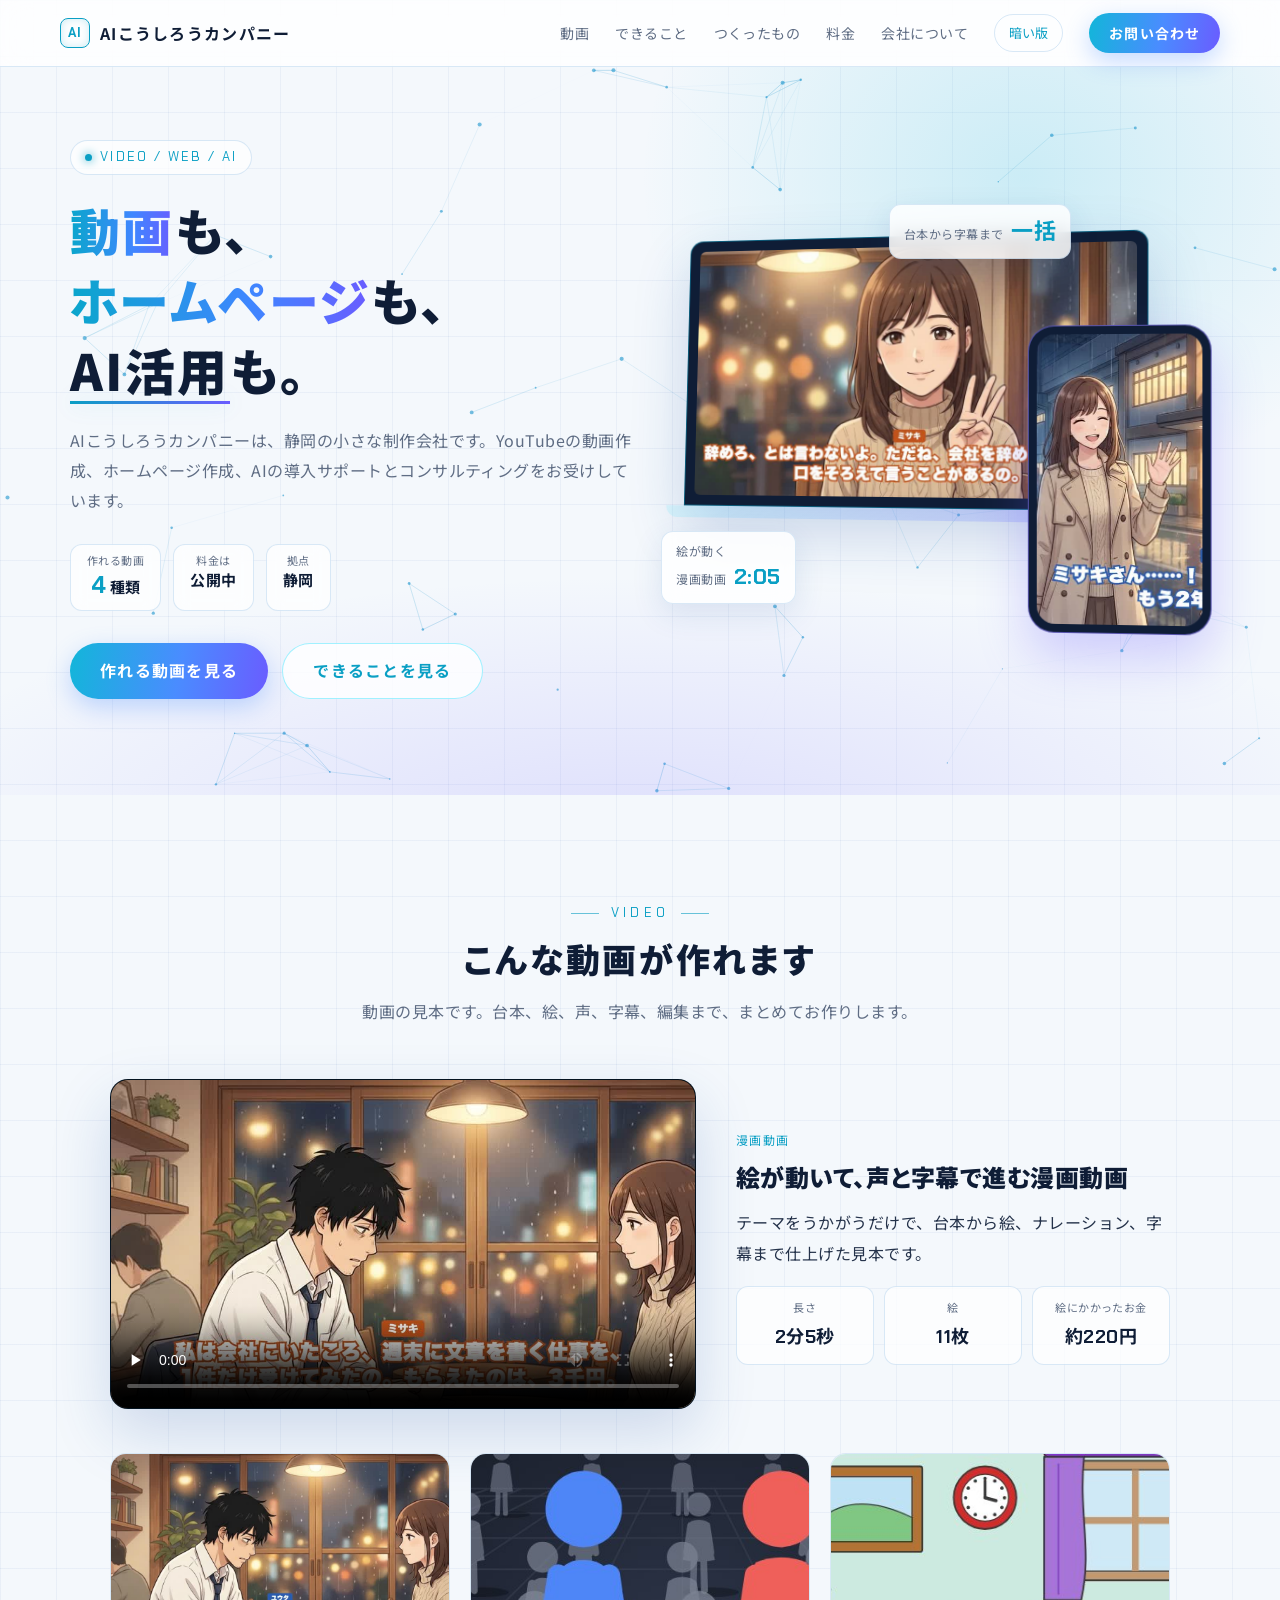
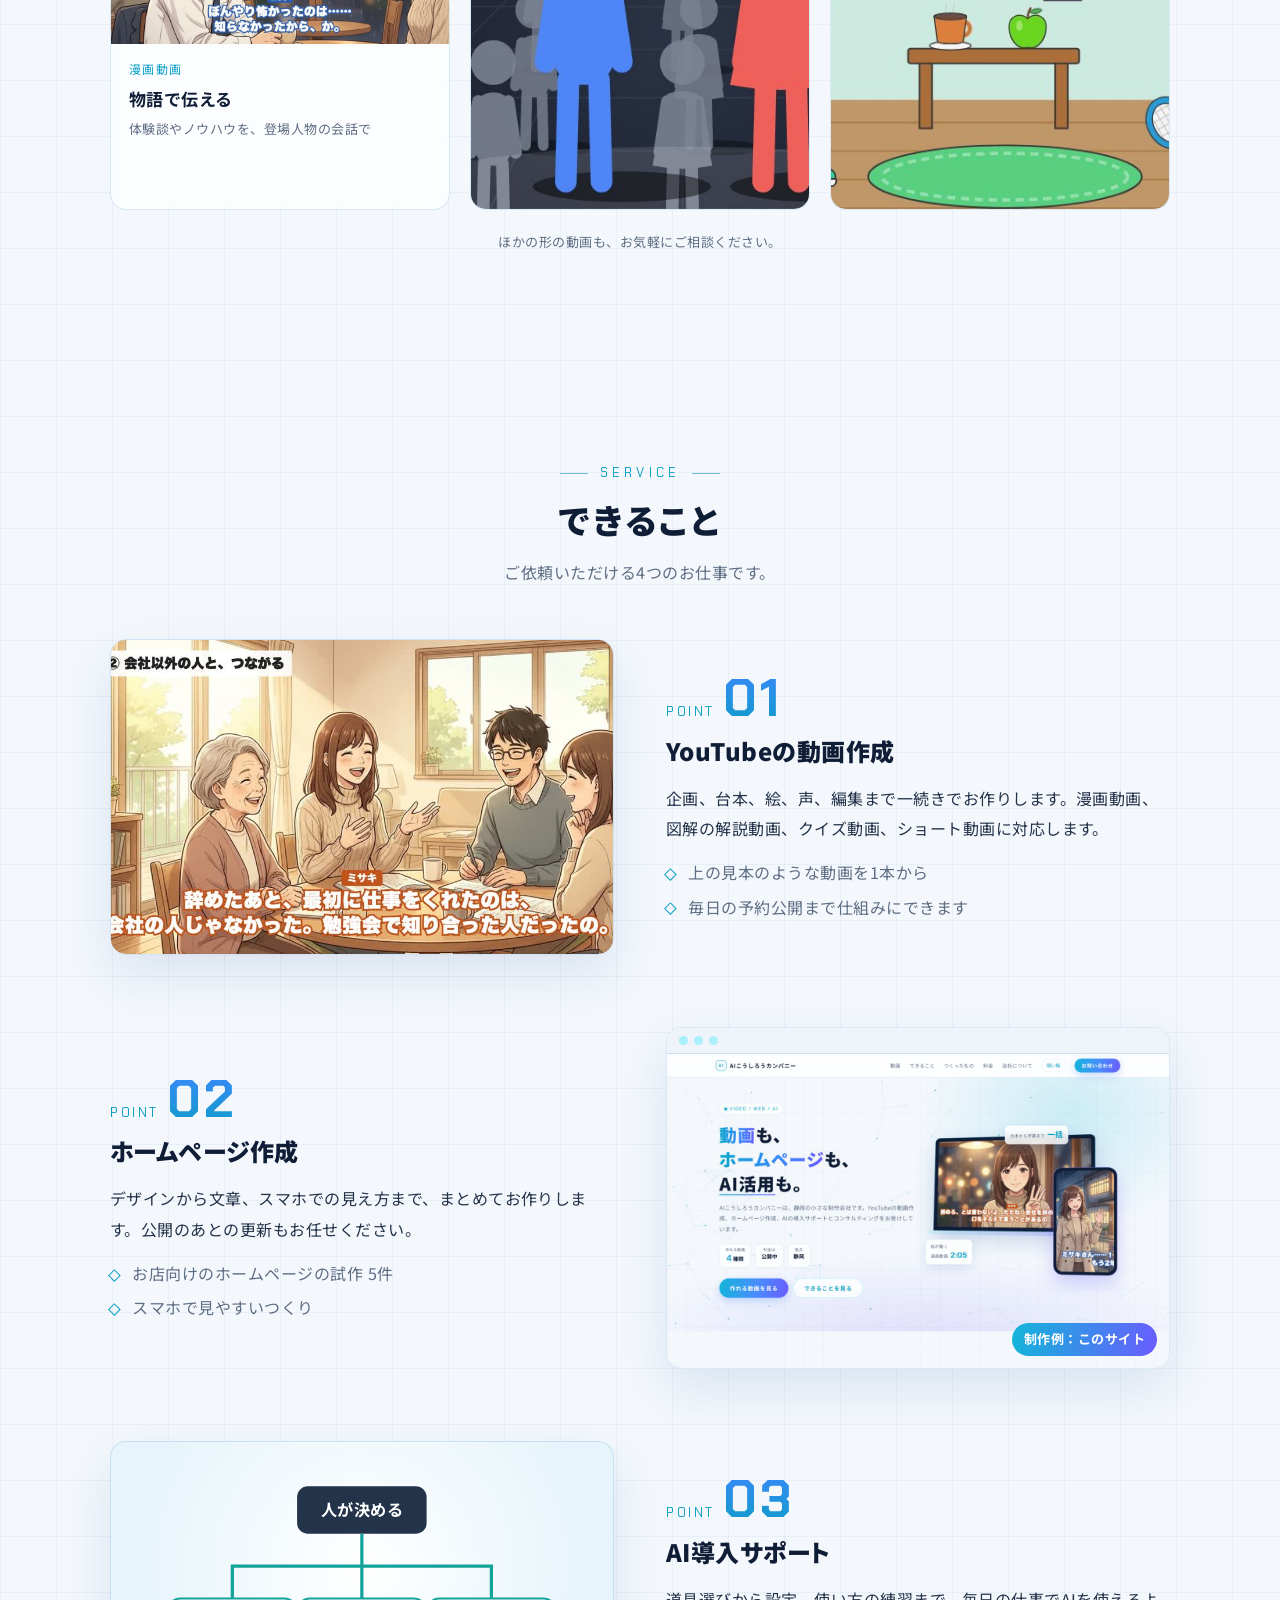
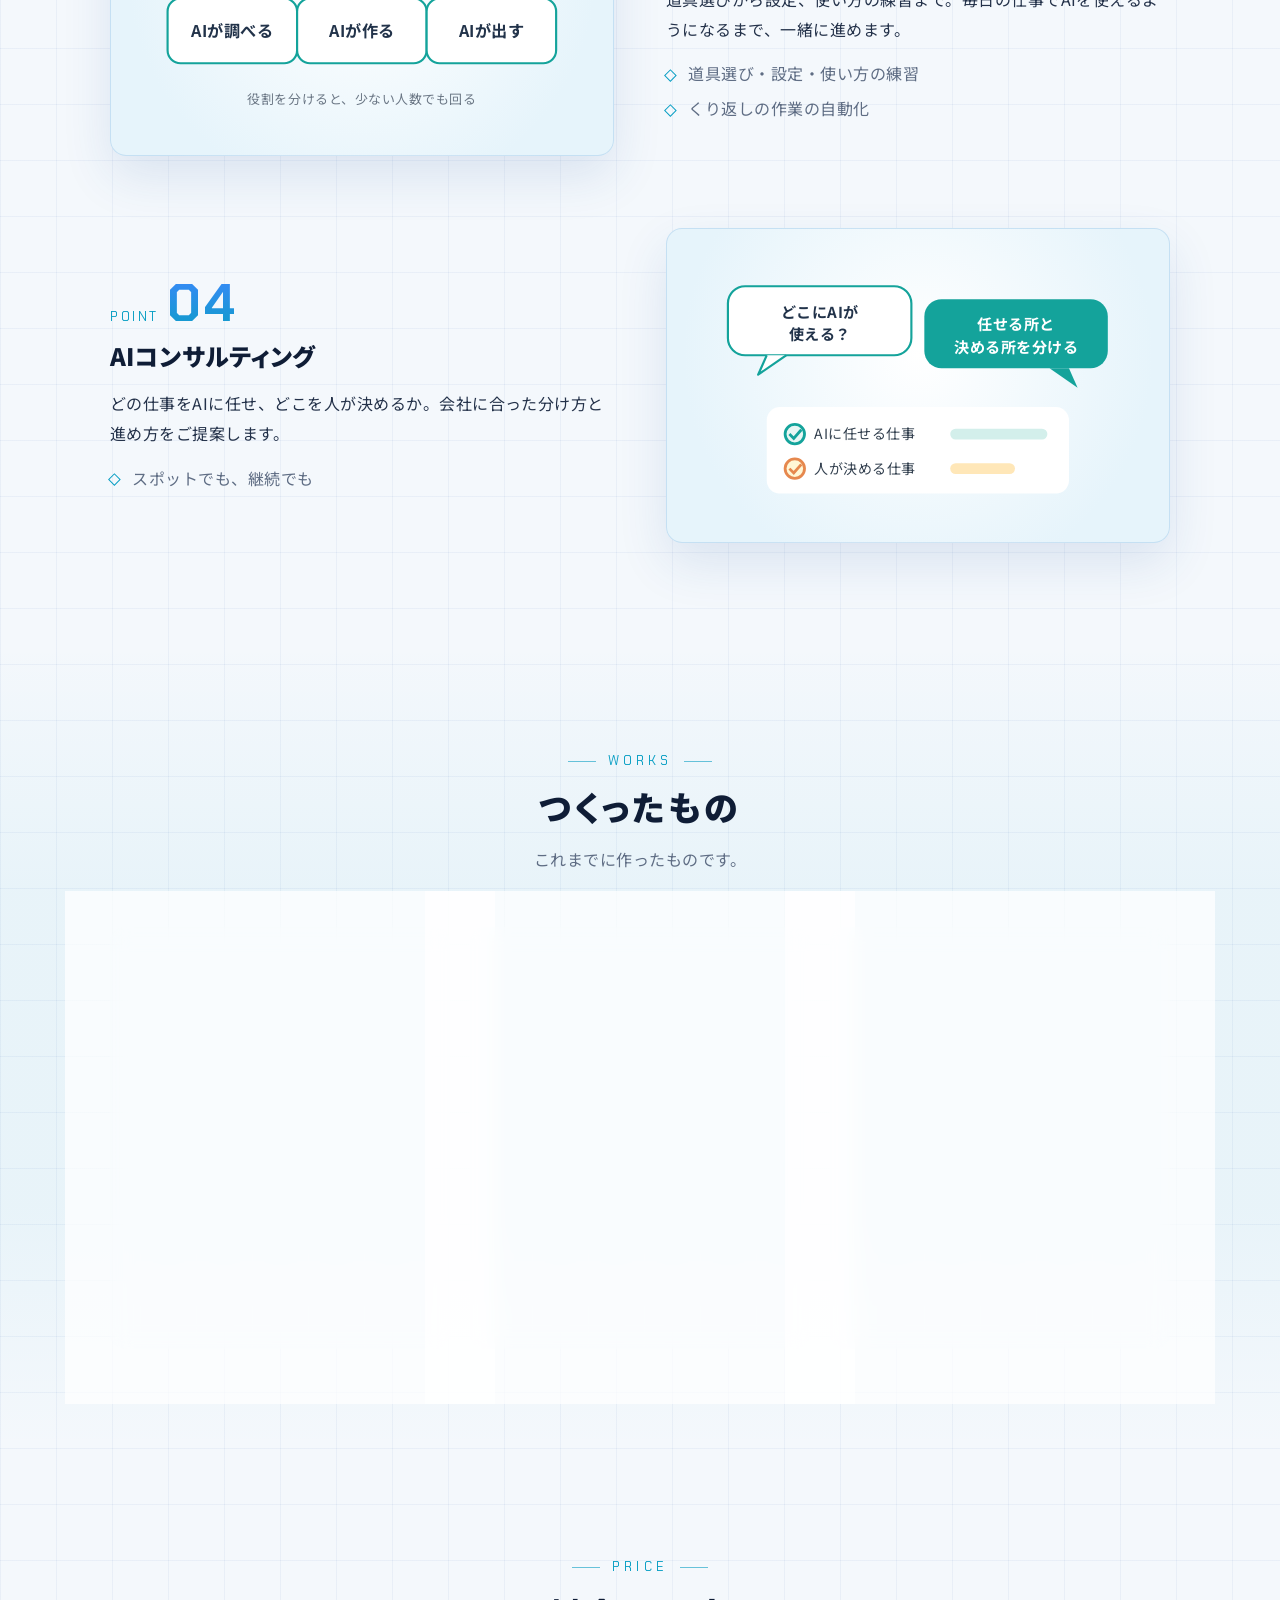
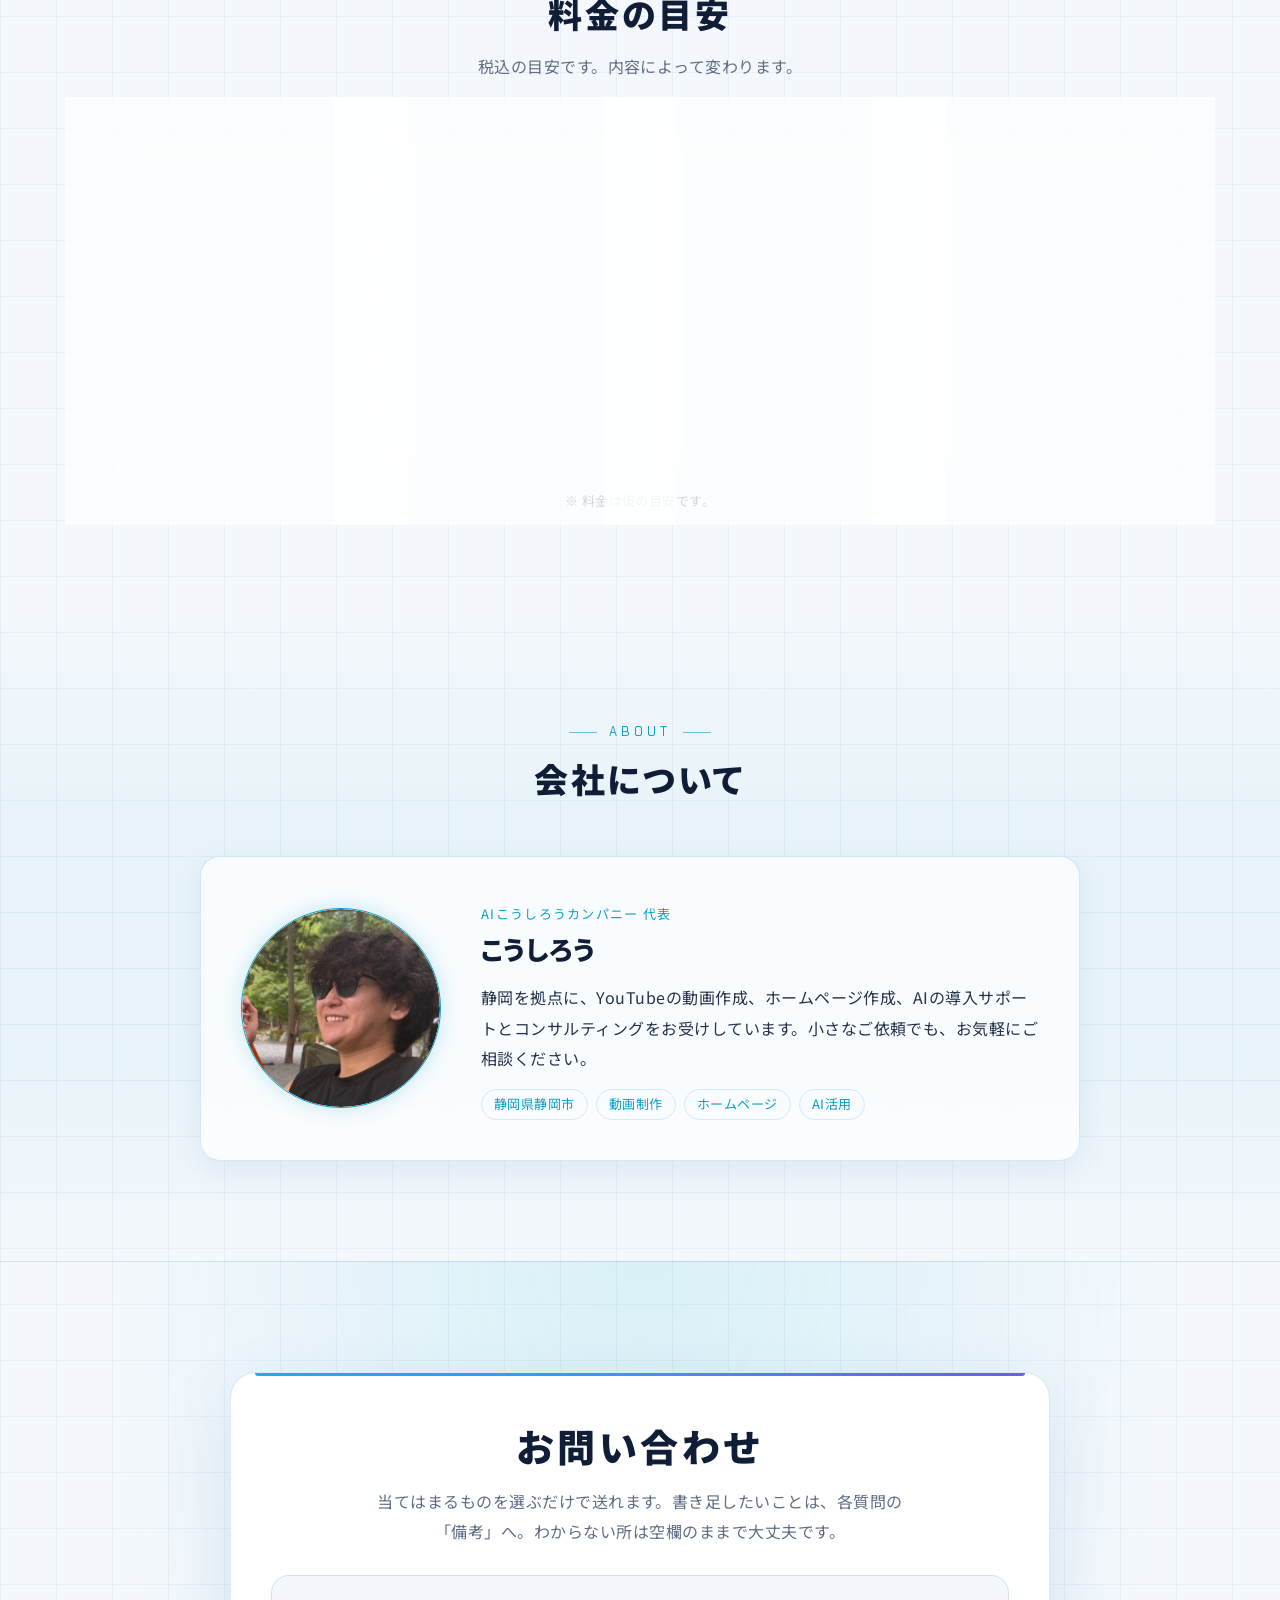
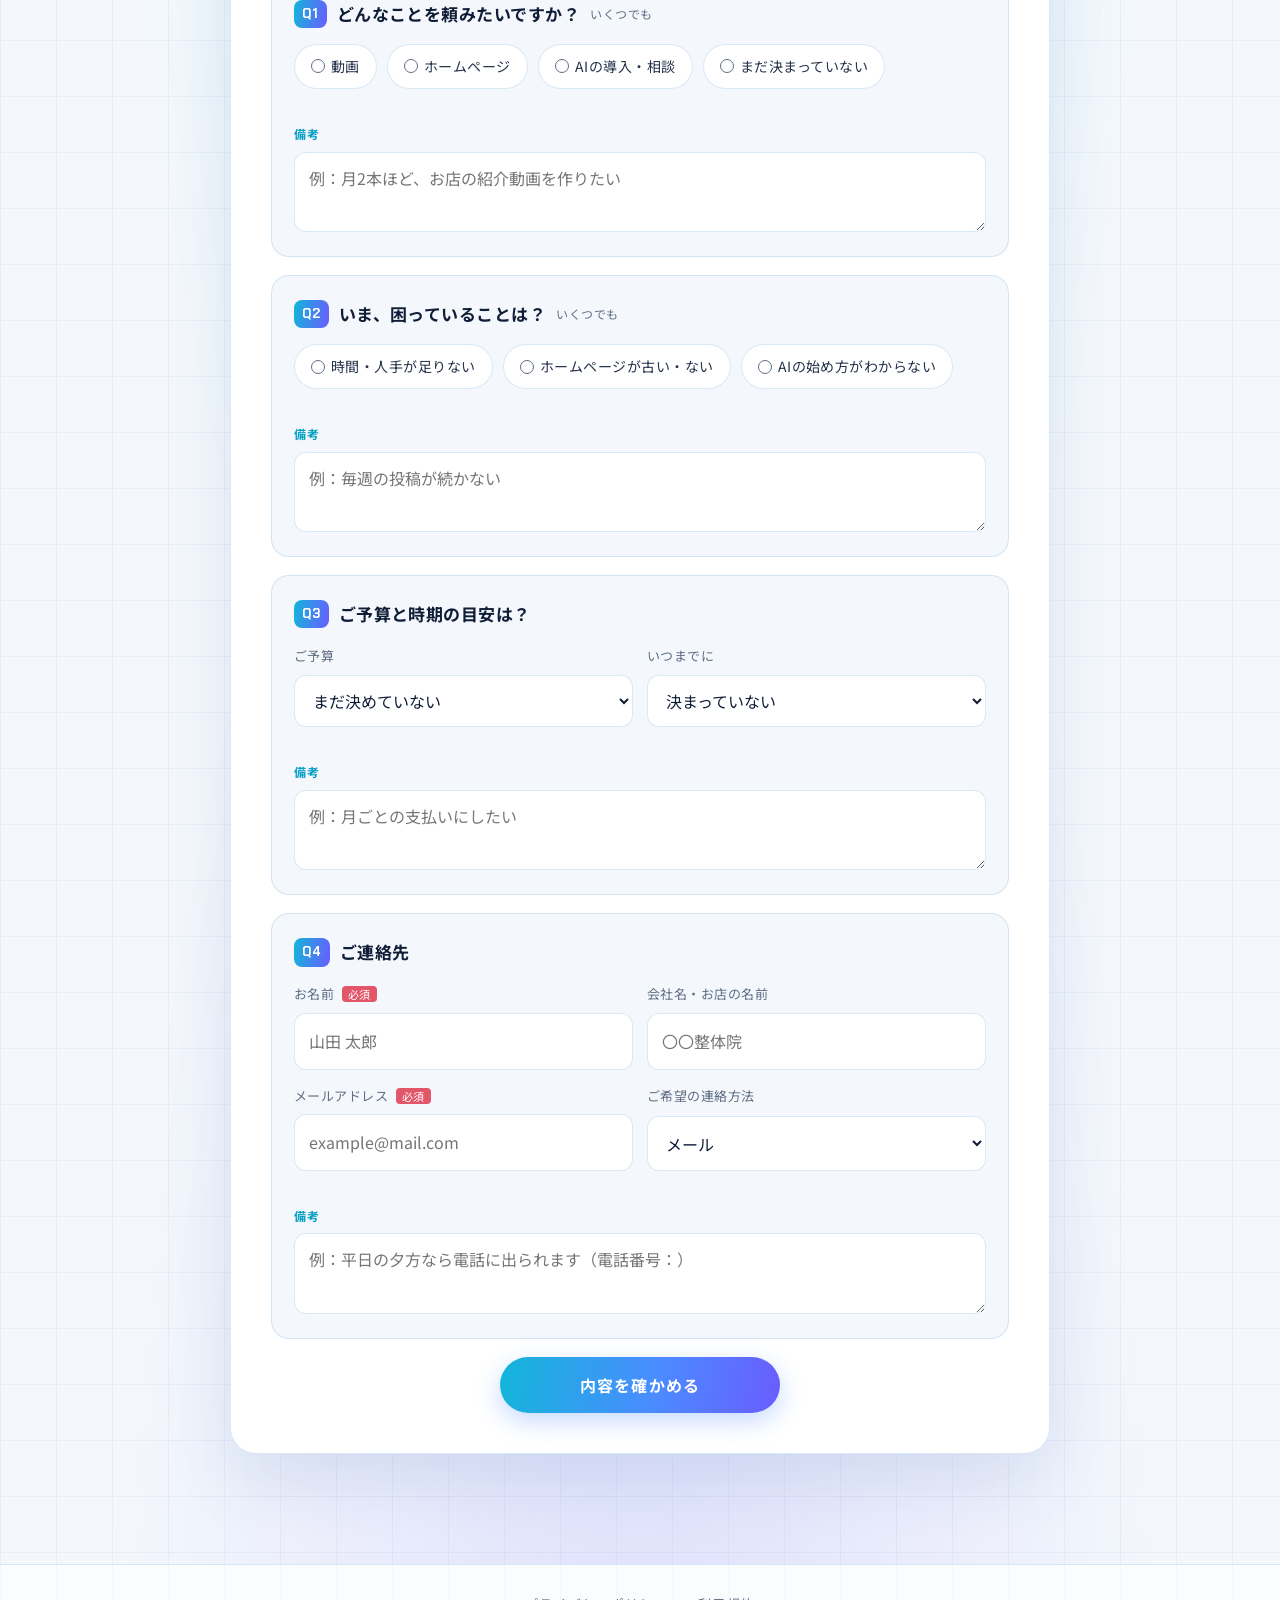
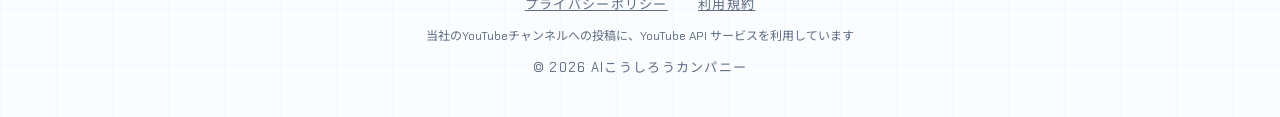
==== commit 8deaaa99: "見本の動画カードを本物の動画へつなぐ・脳トレの説明を直す" ====
--- a/index.html
+++ b/index.html
@@ -76,8 +76,8 @@
     </div>
     <div class="vtypes">
       <figure class="vtype"><div class="vimg"><img src="img/manga-4.jpg" alt="漫画動画の一場面。夜の机でスマホを見る男性"></div><figcaption><span class="kind">漫画動画</span><b>物語で伝える</b><span class="d">体験談やノウハウを、登場人物の会話で</span></figcaption></figure>
-      <figure class="vtype"><div class="vimg"><img src="img/w-renai.jpg" alt="図解動画の一場面。群れの中に立つ青と赤のピクトグラム"></div><figcaption><span class="kind">図解の解説動画</span><b>研究を図で伝える</b><span class="d">6〜7分。ピクトグラムで気持ちや関係を見せる</span></figcaption></figure>
-      <figure class="vtype"><div class="vimg"><img src="img/w-notore.jpg" alt="脳トレ動画の一場面。間違い探しの部屋の絵"></div><figcaption><span class="kind">クイズ動画</span><b>毎日、自動で出す</b><span class="d">シニア向けの脳トレ。本編とショートを毎朝7時に</span></figcaption></figure>
+      <figure class="vtype"><a class="vimg vplay" href="https://www.youtube.com/watch?v=9vpeSeQsORM" target="_blank" rel="noopener" aria-label="図解の解説動画の見本をYouTubeで見る"><img src="img/w-renai.jpg" alt="図解動画の一場面。群れの中に立つ青と赤のピクトグラム"></a><figcaption><span class="kind">図解の解説動画</span><b>研究を図で伝える</b><span class="d">6〜7分。ピクトグラムで気持ちや関係を見せる</span></figcaption></figure>
+      <figure class="vtype"><a class="vimg vplay" href="https://www.youtube.com/@hidamari_notore/videos" target="_blank" rel="noopener" aria-label="クイズ動画の見本をYouTubeで見る"><img src="img/w-notore.jpg" alt="脳トレ動画の一場面。間違い探しの部屋の絵"></a><figcaption><span class="kind">クイズ動画</span><b>毎日、自動で出す</b><span class="d">シニア向けの脳トレ。約10分の本編を毎朝7時に</span></figcaption></figure>
     </div>
     <p class="note">ほかの形の動画も、お気軽にご相談ください。</p>
   </div>
